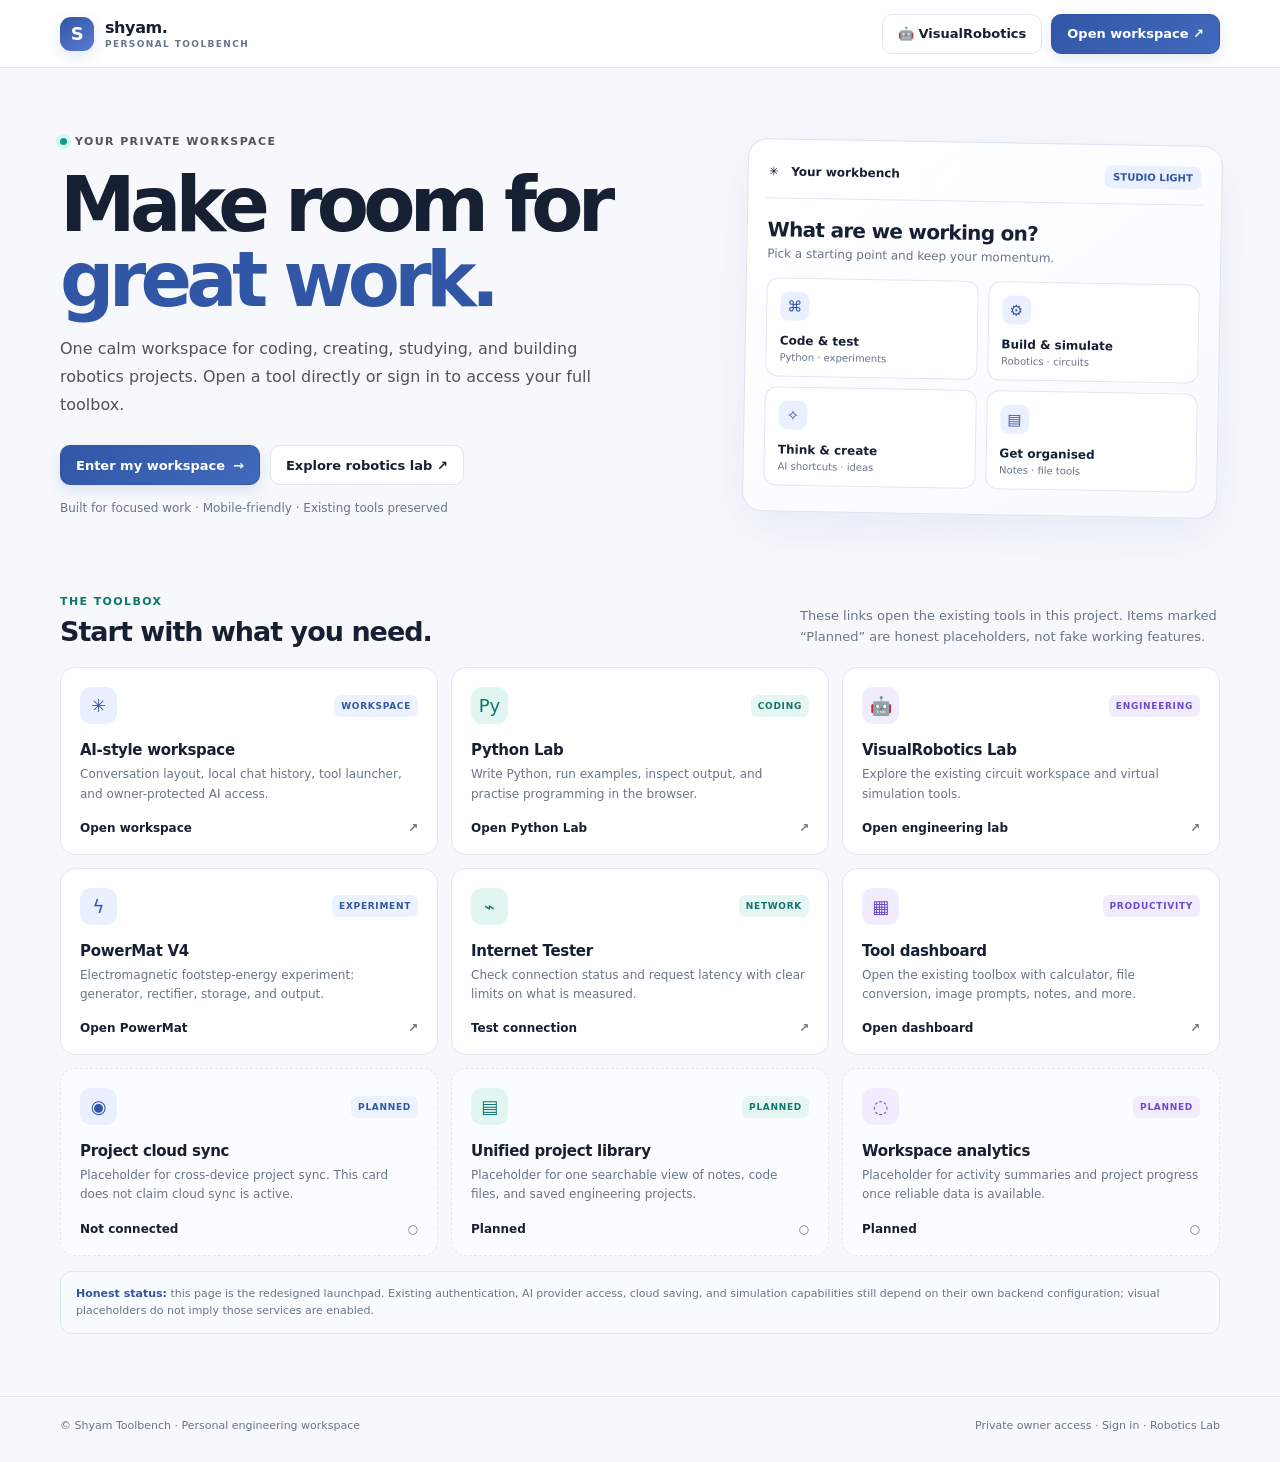
==== index.html @ 3b848b13 "Refine toolbox palette with calm blue, teal, and lavender accents" ====
<!doctype html>
<html lang="en">
<head>
<meta charset="utf-8">
<meta name="viewport" content="width=device-width,initial-scale=1">
<meta name="robots" content="noindex,nofollow">
<meta name="theme-color" content="#fafafa">
<meta name="description" content="Shyam's private personal toolbox for AI, Python, productivity, and robotics engineering.">
<title>Shyam Toolbench — Personal workspace</title>
<link rel="stylesheet" href="/premium-ui.css">
<style>
:root{color-scheme:light;--bg:#f6f8fc;--panel:#fff;--ink:#172033;--muted:#68758a;--line:#e1e7f0;--soft:#edf2fa;--dark:#3156a6;--accent:#3156a6;--accent-soft:#eaf0ff;--teal:#0f766e;--lavender:#f1edff}
*{box-sizing:border-box}html{scroll-behavior:smooth}body{margin:0;background:var(--bg);color:var(--ink);font-family:Inter,ui-sans-serif,system-ui,-apple-system,BlinkMacSystemFont,"Segoe UI",sans-serif;min-height:100vh}
a{color:inherit;text-decoration:none}button,a{-webkit-tap-highlight-color:transparent}.shell{width:min(1160px,calc(100% - 36px));margin:auto}
.top{height:68px;border-bottom:1px solid var(--line);background:#fffffff0;backdrop-filter:blur(16px);position:sticky;top:0;z-index:10}.top-inner{height:100%;display:flex;align-items:center;justify-content:space-between;gap:20px}.brand{display:flex;align-items:center;gap:11px;font-weight:750;letter-spacing:-.4px}.brand-mark{width:34px;height:34px;display:grid;place-items:center;border-radius:11px;background:linear-gradient(145deg,#3156a6,#587bd0);color:white;font-size:18px;box-shadow:0 5px 14px #3156a626}.brand small{display:block;font-size:9px;color:var(--muted);letter-spacing:1.4px;margin-top:2px}.top-actions{display:flex;align-items:center;gap:9px}.btn{display:inline-flex;align-items:center;justify-content:center;gap:8px;min-height:40px;padding:0 15px;border:1px solid var(--line);border-radius:10px;background:white;color:var(--ink);font-weight:650;font-size:13px;cursor:pointer}.btn.primary{background:linear-gradient(135deg,#3156a6,#4169bd);border-color:#3156a6;color:white;box-shadow:0 5px 14px #3156a622}.btn:hover{border-color:#a1a1aa;transform:translateY(-1px)}.hero{padding:62px 0 35px;display:grid;grid-template-columns:minmax(0,1.15fr) minmax(280px,.85fr);align-items:center;gap:42px}.eyebrow{display:inline-flex;align-items:center;gap:8px;color:#52525b;font-size:11px;letter-spacing:1.4px;font-weight:800;text-transform:uppercase}.live-dot{width:7px;height:7px;background:#0f9b8e;border-radius:50%;box-shadow:0 0 0 4px #d9f6f0}.hero h1{font-size:clamp(42px,7vw,76px);line-height:.99;letter-spacing:-.075em;margin:18px 0 18px;font-weight:750;max-width:720px}.hero h1 span{color:#3156a6}.lead{max-width:540px;color:#52525b;font-size:16px;line-height:1.75;margin:0}.hero-actions{display:flex;gap:10px;flex-wrap:wrap;margin-top:26px}.hero-note{font-size:12px;color:var(--muted);margin-top:16px}.preview{border:1px solid #dbe4f3;border-radius:20px;background:linear-gradient(145deg,#fff,#f8faff);box-shadow:0 18px 50px #3156a614;padding:18px;transform:rotate(1deg)}.preview-top{display:flex;align-items:center;justify-content:space-between;padding:2px 2px 15px;border-bottom:1px solid var(--line);font-size:12px;font-weight:750}.pill{background:#f4f4f5;color:#52525b;padding:6px 9px;border-radius:7px;font-size:10px;font-weight:700}.preview-main{padding:19px 2px 7px}.preview-main h3{margin:0 0 5px;font-size:20px;letter-spacing:-.7px}.preview-main p{margin:0;color:var(--muted);font-size:12px}.preview-grid{display:grid;grid-template-columns:1fr 1fr;gap:10px;margin-top:17px}.mini{border:1px solid var(--line);border-radius:12px;padding:13px;background:#fff}.mini-icon{width:29px;height:29px;display:grid;place-items:center;background:#eaf0ff;color:#3156a6;border-radius:9px;margin-bottom:13px;font-size:15px}.mini strong{font-size:12px;display:block}.mini small{font-size:10px;color:var(--muted);display:block;margin-top:4px}.section{padding:28px 0 62px}.section-head{display:flex;align-items:end;justify-content:space-between;gap:20px;margin-bottom:20px}.section-head h2{font-size:27px;letter-spacing:-1px;margin:7px 0 0}.section-head p{font-size:13px;color:var(--muted);max-width:420px;line-height:1.6;margin:0}.tool-grid{display:grid;grid-template-columns:repeat(3,minmax(0,1fr));gap:13px}.tool{background:var(--panel);border:1px solid var(--line);border-radius:15px;padding:19px;min-height:174px;display:flex;flex-direction:column;transition:transform .16s,border-color .16s,box-shadow .16s}.tool:hover{transform:translateY(-3px);border-color:#b4c6eb;box-shadow:0 12px 30px #3156a610}.tool-top{display:flex;align-items:center;justify-content:space-between;gap:10px}.tool-icon{width:37px;height:37px;border-radius:11px;background:#eaf0ff;color:#3156a6;display:grid;place-items:center;font-size:18px}.tag{font-size:9px;font-weight:800;letter-spacing:.7px;color:#3156a6;background:#edf2ff;border-radius:6px;padding:6px 7px}.tool h3{font-size:15px;letter-spacing:-.3px;margin:17px 0 6px}.tool p{font-size:12px;color:var(--muted);line-height:1.6;margin:0}.tool-foot{margin-top:auto;padding-top:17px;font-size:12px;font-weight:700;display:flex;justify-content:space-between;align-items:center}.tool-foot span{color:#71717a}.tool.disabled{background:#fbfcff;border-style:dashed}.tool.disabled:hover{transform:none;box-shadow:none;border-color:#d4d4d8}.notice{margin-top:15px;padding:13px 15px;border:1px solid var(--line);border-radius:12px;background:#fff;color:#71717a;font-size:11px;line-height:1.6}.bottom{border-top:1px solid var(--line);padding:22px 0 30px;color:var(--muted);font-size:11px}.bottom-inner{display:flex;justify-content:space-between;gap:14px;flex-wrap:wrap}.kbd{font:inherit;background:#f4f4f5;border:1px solid #e4e4e7;padding:3px 6px;border-radius:5px;color:#52525b}
@media(max-width:850px){.hero{grid-template-columns:1fr;gap:28px;padding-top:42px}.preview{transform:none;max-width:560px}.tool-grid{grid-template-columns:repeat(2,minmax(0,1fr))}.section-head{align-items:start;flex-direction:column}.section-head p{max-width:600px}}
@media(max-width:540px){.shell{width:min(100% - 24px,1160px)}.top{height:60px}.brand-mark{width:31px;height:31px}.top-actions .btn{min-height:36px;padding:0 10px;font-size:12px}.hero{padding:35px 0 22px;gap:25px}.hero h1{font-size:48px}.lead{font-size:14px}.hero-actions .btn{flex:1}.preview{padding:13px}.tool-grid{grid-template-columns:1fr;gap:10px}.tool{min-height:145px;padding:16px}.section{padding-bottom:40px}.section-head h2{font-size:24px}.bottom-inner{flex-direction:column}}
.section-head .eyebrow{color:#0f766e}.preview-top .pill{background:#eaf0ff;color:#3156a6}.notice{background:#f8fbff;border-color:#dbe7f7;color:#68758a}.notice strong{color:#3156a6}.tool:nth-child(3n+2) .tool-icon{background:#e2f6f1;color:#0f766e}.tool:nth-child(3n) .tool-icon{background:#f1edff;color:#6d4acb}.tool:nth-child(3n+2) .tag{background:#e6f7f3;color:#0f766e}.tool:nth-child(3n) .tag{background:#f1edff;color:#6d4acb}\n@media(prefers-reduced-motion:reduce){*,*::before,*::after{scroll-behavior:auto!important;transition:none!important}}
</style>
</head>
<body>
<header class="top"><div class="shell top-inner"><a class="brand" href="/" aria-label="Shyam Toolbench home"><span class="brand-mark">S</span><span>shyam.<small>PERSONAL TOOLBENCH</small></span></a><div class="top-actions"><a class="btn" href="/visualrobotics-lab.html">🤖 VisualRobotics</a><a class="btn primary" href="/login.html">Open workspace ↗</a></div></div></header>
<main>
<section class="shell hero">
<div><div class="eyebrow"><span class="live-dot"></span> YOUR PRIVATE WORKSPACE</div><h1>Make room for<br><span>great work.</span></h1><p class="lead">One calm workspace for coding, creating, studying, and building robotics projects. Open a tool directly or sign in to access your full toolbox.</p><div class="hero-actions"><a class="btn primary" href="/login.html">Enter my workspace <span>→</span></a><a class="btn" href="/visualrobotics-lab.html">Explore robotics lab ↗</a></div><p class="hero-note">Built for focused work · Mobile-friendly · Existing tools preserved</p></div>
<div class="preview" aria-label="Workspace preview"><div class="preview-top"><span>✳ &nbsp; Your workbench</span><span class="pill">STUDIO LIGHT</span></div><div class="preview-main"><h3>What are we working on?</h3><p>Pick a starting point and keep your momentum.</p><div class="preview-grid"><div class="mini"><span class="mini-icon">⌘</span><strong>Code & test</strong><small>Python · experiments</small></div><div class="mini"><span class="mini-icon">⚙</span><strong>Build & simulate</strong><small>Robotics · circuits</small></div><div class="mini"><span class="mini-icon">✧</span><strong>Think & create</strong><small>AI shortcuts · ideas</small></div><div class="mini"><span class="mini-icon">▤</span><strong>Get organised</strong><small>Notes · file tools</small></div></div></div></div>
</section>
<section class="shell section" id="tools"><div class="section-head"><div><div class="eyebrow">THE TOOLBOX</div><h2>Start with what you need.</h2></div><p>These links open the existing tools in this project. Items marked “Planned” are honest placeholders, not fake working features.</p></div>
<div class="tool-grid">
<a class="tool" href="/login.html"><div class="tool-top"><span class="tool-icon">✳</span><span class="tag">WORKSPACE</span></div><h3>AI-style workspace</h3><p>Conversation layout, local chat history, tool launcher, and owner-protected AI access.</p><div class="tool-foot">Open workspace <span>↗</span></div></a>
<a class="tool" href="/python.html"><div class="tool-top"><span class="tool-icon">Py</span><span class="tag">CODING</span></div><h3>Python Lab</h3><p>Write Python, run examples, inspect output, and practise programming in the browser.</p><div class="tool-foot">Open Python Lab <span>↗</span></div></a>
<a class="tool" href="/visualrobotics-lab.html"><div class="tool-top"><span class="tool-icon">🤖</span><span class="tag">ENGINEERING</span></div><h3>VisualRobotics Lab</h3><p>Explore the existing circuit workspace and virtual simulation tools.</p><div class="tool-foot">Open engineering lab <span>↗</span></div></a>
<a class="tool" href="/powermat-v4.html"><div class="tool-top"><span class="tool-icon">ϟ</span><span class="tag">EXPERIMENT</span></div><h3>PowerMat V4</h3><p>Electromagnetic footstep-energy experiment: generator, rectifier, storage, and output.</p><div class="tool-foot">Open PowerMat <span>↗</span></div></a>
<a class="tool" href="/internet-tester.html"><div class="tool-top"><span class="tool-icon">⌁</span><span class="tag">NETWORK</span></div><h3>Internet Tester</h3><p>Check connection status and request latency with clear limits on what is measured.</p><div class="tool-foot">Test connection <span>↗</span></div></a>
<a class="tool" href="/dashboard.html"><div class="tool-top"><span class="tool-icon">▦</span><span class="tag">PRODUCTIVITY</span></div><h3>Tool dashboard</h3><p>Open the existing toolbox with calculator, file conversion, image prompts, notes, and more.</p><div class="tool-foot">Open dashboard <span>↗</span></div></a>
<div class="tool disabled"><div class="tool-top"><span class="tool-icon">◉</span><span class="tag">PLANNED</span></div><h3>Project cloud sync</h3><p>Placeholder for cross-device project sync. This card does not claim cloud sync is active.</p><div class="tool-foot">Not connected <span>○</span></div></div>
<div class="tool disabled"><div class="tool-top"><span class="tool-icon">▤</span><span class="tag">PLANNED</span></div><h3>Unified project library</h3><p>Placeholder for one searchable view of notes, code files, and saved engineering projects.</p><div class="tool-foot">Planned <span>○</span></div></div>
<div class="tool disabled"><div class="tool-top"><span class="tool-icon">◌</span><span class="tag">PLANNED</span></div><h3>Workspace analytics</h3><p>Placeholder for activity summaries and project progress once reliable data is available.</p><div class="tool-foot">Planned <span>○</span></div></div>
</div>
<div class="notice"><strong>Honest status:</strong> this page is the redesigned launchpad. Existing authentication, AI provider access, cloud saving, and simulation capabilities still depend on their own backend configuration; visual placeholders do not imply those services are enabled.</div>
</section>
</main>
<footer class="bottom"><div class="shell bottom-inner"><span>© Shyam Toolbench · Personal engineering workspace</span><span>Private owner access · <a href="/login.html">Sign in</a> · <a href="/visualrobotics-lab.html">Robotics Lab</a></span></div></footer>
</body></html>
---- premium-ui.css ----
/* Shyam Personal Toolbox — unified light workspace */
:root{
  --ws-bg:#f4f4f5;--ws-panel:#fff;--ws-text:#18181b;--ws-muted:#71717a;
  --ws-line:#e4e4e7;--ws-accent:#18181b;--ws-accent-soft:#f4f4f5;
  --ws-sidebar:#f4f4f5;--ws-shadow:0 8px 28px rgba(24,24,27,.045);
  --ink:#18181b;--muted:#71717a;--line:#e4e4e7;--purple:#27272a;
  --purple-dark:#18181b;--lavender:#f4f4f5;--pale:#fafafa;
  --radius:14px;--shadow:0 8px 28px rgba(24,24,27,.045);
}
html{scroll-behavior:smooth}
body{font-family:ui-sans-serif,system-ui,-apple-system,BlinkMacSystemFont,"Segoe UI",sans-serif;-webkit-font-smoothing:antialiased}
button,a,input,textarea,select{transition:background-color .15s,border-color .15s,color .15s,box-shadow .15s}
button:focus-visible,a:focus-visible,input:focus-visible,textarea:focus-visible,select:focus-visible{outline:2px solid #a1a1aa;outline-offset:2px}
.ws-app{grid-template-columns:260px minmax(0,1fr);background:var(--ws-bg)}
.ws-sidebar{background:#f4f4f5;border-color:#e4e4e7}
.ws-main,.ws-content,.ws-workspace{min-width:0}
.ws-sidebar button,.ws-sidebar a{border-radius:9px}
.ws-sidebar button:hover,.ws-sidebar a:hover{background:#e4e4e7}
.ws-sidebar .active,.ws-sidebar [aria-current="page"]{background:#e4e4e7;color:#18181b}
.ws-main{background:#fafafa}
.ws-topbar,.ws-header{background:rgba(250,250,250,.92);border-color:#e4e4e7}
.ws-panel,.tool-card,.calc-shell,.result-box,.drop-zone{border:1px solid #e4e4e7;border-radius:14px;box-shadow:none}
.ws-app button,.ws-app input,.ws-app textarea,.ws-app select{border-radius:9px}
.ws-app button.primary,.ws-app .btn-primary{background:#18181b;color:white;border-color:#18181b}
.ws-app button.primary:hover,.ws-app .btn-primary:hover{background:#3f3f46}
@media(max-width:760px){
  .ws-app{grid-template-columns:minmax(0,1fr)}
  .ws-sidebar{z-index:100}
  .ws-main{min-width:0;width:100%}
  .ws-app button,.ws-app a{min-height:40px}
  .ws-app input,.ws-app textarea,.ws-app select{font-size:16px;max-width:100%}
}
/* Consistent engineering surfaces; preserve circuit-specific SVG/canvas behavior. */
.lab-shell,.lab-workspace,.lab-sidebar,.lab-inspector,.sim-dock{border-color:#e4e4e7!important;box-shadow:none!important}
body:has(.lab-shell),body:has(.sim3d-stage){background:#f4f4f5!important;color:#18181b}
body:has(.lab-shell) .top,body:has(.lab-shell) .hero,body:has(.lab-shell) .card{border-color:#e4e4e7!important;border-radius:12px!important;box-shadow:none!important}
body:has(.lab-shell) button{border-radius:9px}
body:has(.lab-shell) button.primary{background:#18181b!important;border-color:#18181b!important;color:#fff!important}
@media(max-width:700px){body:has(.lab-shell) .wrap{padding:10px}body:has(.lab-shell) .hero{align-items:flex-start}}

/* Public entry and owner login receive the same restrained Studio Light finish. */
body:has(.home){background:#fafafa!important;color:#18181b!important}
body:has(.home) .home{width:min(100% - 32px,760px);padding:clamp(28px,6vw,64px);border:1px solid #e4e4e7;border-radius:24px;background:rgba(255,255,255,.92);box-shadow:0 24px 80px rgba(24,24,27,.06)}
body:has(.home) .home h1{color:#18181b;letter-spacing:-.065em}
body:has(.home) .home p{color:#71717a}
body:has(.home) .home .link{background:#18181b;color:#fff;border:1px solid #18181b;box-shadow:none;border-radius:10px}
body:has(.home) .home .link.secondary{background:#fff;color:#27272a;border-color:#e4e4e7}
body:has(.home) .home .link:hover{background:#3f3f46;transform:translateY(-1px)}
body:has(form#login){background:#f4f4f5!important;color:#18181b!important}
body:has(form#login) .card{border:1px solid #e4e4e7;border-radius:18px;box-shadow:0 18px 60px rgba(24,24,27,.07);padding:clamp(22px,5vw,32px)}
body:has(form#login) .mark{background:#18181b;border-radius:12px}
body:has(form#login) .eyebrow{color:#71717a}
body:has(form#login) h1{color:#18181b}
body:has(form#login) p,body:has(form#login) footer{color:#71717a}
body:has(form#login) input{border-color:#d4d4d8;border-radius:9px}
body:has(form#login) input:focus{border-color:#71717a;box-shadow:0 0 0 3px #e4e4e7}
body:has(form#login) button{background:#18181b;border-radius:9px}
body:has(form#login) button:hover{background:#3f3f46}
body:has(form#login) a{color:#3f3f46}
@media(max-width:520px){
  body:has(.home) .home{width:calc(100% - 24px);padding:28px 18px;border-radius:18px}
  body:has(.home) .home .links{flex-direction:column}
  body:has(.home) .home .link{width:100%}
}


/* Studio Light v2 — intentional hierarchy across chat, coding and engineering tools */
:root{
  --studio-bg:#fafafa;--studio-sidebar:#f4f4f5;--studio-surface:#fff;
  --studio-text:#18181b;--studio-muted:#71717a;--studio-border:#e4e4e7;
  --studio-hover:#f4f4f5;--studio-active:#e4e4e7;--studio-radius:14px;
}
::selection{background:#d4d4d8;color:#18181b}
body{color:var(--studio-text)}
/* Main workspace / chat */
.ws-app{grid-template-columns:260px minmax(0,1fr)!important;background:#fafafa!important;background-image:none!important;color:#18181b}
.ws-sidebar{background:#f4f4f5!important;border-right:1px solid #e4e4e7!important;padding:14px 10px 12px!important;gap:10px!important}
.ws-brand{padding:4px 8px 12px!important;font-family:ui-sans-serif,system-ui,sans-serif!important;font-size:14px!important;letter-spacing:-.3px!important}
.ws-mark{width:30px!important;height:30px!important;border-radius:9px!important;background:#18181b!important;box-shadow:none!important}
.ws-new{background:#fff!important;border:1px solid #e4e4e7!important;border-radius:11px!important;box-shadow:none!important;font-size:13px!important}
.ws-command-open{background:transparent!important;border-color:#e4e4e7!important;border-radius:10px!important;color:#71717a!important}
.ws-nav-btn{border-radius:9px!important;padding:10px 11px!important;font-size:13px!important;font-weight:550!important;color:#52525b!important}
.ws-nav-btn.active{background:#e4e4e7!important;color:#18181b!important;box-shadow:none!important}
.ws-nav-btn:hover,.ws-history-item:hover,.ws-side-bottom button:hover{background:#e4e4e7!important}
.ws-history-item{border-radius:8px!important;font-size:12px!important}
.ws-history-item.selected{background:#e4e4e7!important}
.ws-sidebar-label{color:#71717a!important;letter-spacing:.07em!important}
.ws-avatar{background:#e4e4e7!important;color:#27272a!important}
.ws-main{background:#fafafa!important}
.ws-topbar{height:58px!important;padding:0 22px!important;background:#fafafa!important;border-bottom:1px solid #e4e4e7!important;backdrop-filter:none!important}
.ws-model{font-family:ui-sans-serif,system-ui,sans-serif!important;font-weight:650!important;color:#27272a}
.ws-model small{background:#f4f4f5!important;color:#71717a!important;font-weight:500!important}
.ws-icon-btn{border-radius:9px!important;color:#52525b!important}
.ws-chat-scroll{padding:32px 20px 20px!important}
.ws-orb{width:46px!important;height:46px!important;border-radius:14px!important;background:#e4e4e7!important;color:#27272a!important;box-shadow:none!important}
.ws-welcome h1{font-size:clamp(27px,4vw,36px)!important;font-weight:650!important;letter-spacing:-1.25px!important;color:#18181b!important}
.ws-welcome p{color:#71717a!important;line-height:1.75!important}
.ws-suggestions{gap:10px!important}
.ws-suggestion{border:1px solid #e4e4e7!important;border-radius:13px!important;padding:14px!important;background:#fff!important;box-shadow:none!important}
.ws-suggestion:hover{transform:translateY(-1px)!important;border-color:#a1a1aa!important;box-shadow:0 5px 16px #18181b08!important}
.ws-s-icon{background:#f4f4f5!important;color:#3f3f46!important;border-radius:9px!important}
.ws-suggestion strong{font-size:13px!important;color:#27272a}
.ws-suggestion small{color:#71717a!important}
.ws-message.user .ws-msg-content{background:#f4f4f5!important;color:#27272a;border-radius:17px 17px 5px 17px!important}
.ws-msg-avatar{background:#e4e4e7!important;color:#27272a!important;border-radius:9px!important}
.ws-composer-wrap{background:linear-gradient(0deg,#fafafa 80%,transparent)!important;padding:12px 20px 16px!important}
.ws-composer-box{border:1px solid #d4d4d8!important;border-radius:18px!important;box-shadow:0 3px 12px #18181b08!important;padding:11px 12px 9px!important}
.ws-composer-box:focus-within{border-color:#a1a1aa!important;box-shadow:0 0 0 3px #e4e4e7!important}
.ws-composer{color:#18181b!important;font-family:ui-sans-serif,system-ui,sans-serif!important}
.ws-composer-tool{border-radius:8px!important;color:#52525b!important}
.ws-send{background:#18181b!important;border-radius:10px!important;box-shadow:none!important}
.ws-send:hover{background:#3f3f46!important}
.ws-disclaimer{color:#71717a!important}
.ws-tool-view{background:#fafafa!important}
.ws-tool-head h2{font-family:ui-sans-serif,system-ui,sans-serif!important;font-size:25px!important;letter-spacing:-.8px!important}
.ws-tool-head p{color:#71717a!important}
.ws-tool-grid .tool-card{border:1px solid #e4e4e7!important;border-radius:14px!important;background:#fff!important;box-shadow:none!important}
.ws-tool-grid .tool-card:hover{border-color:#a1a1aa!important;box-shadow:0 6px 20px #18181b08!important}
.ws-tool-grid .tool-heading h3{font-family:ui-sans-serif,system-ui,sans-serif!important;font-weight:650!important;color:#18181b}
.ws-tool-grid .tool-heading p,.ws-tool-grid .tool-hint{color:#71717a!important}
.ws-tool-grid .text-input,.ws-tool-grid .text-area,.ws-tool-grid input,.ws-tool-grid textarea,.ws-tool-grid select{background:#fff!important;border-color:#d4d4d8!important;color:#18181b!important}
.ws-tool-grid .btn.primary,.ws-tool-grid button.primary{background:#18181b!important;color:#fff!important;border-color:#18181b!important;box-shadow:none!important}
.ws-command-overlay{background:#18181b66!important}
.ws-command{border-color:#e4e4e7!important;border-radius:16px!important;box-shadow:0 24px 80px #18181b24!important}
.ws-command-icon{background:#f4f4f5!important;color:#27272a!important}
.ws-command-item:hover,.ws-command-item:focus-visible{background:#f4f4f5!important}
.ws-planner-card{background:#fff!important}
.ws-planner-icon{background:#f4f4f5!important;color:#27272a!important}
.ws-planner-track span{background:#52525b!important}
body.ws-dark .ws-app{background:#18181b!important;color:#f4f4f5}
body.ws-dark .ws-sidebar{background:#202024!important;border-color:#3f3f46!important}
body.ws-dark .ws-main,body.ws-dark .ws-topbar,body.ws-dark .ws-tool-view{background:#18181b!important;border-color:#3f3f46!important}
body.ws-dark .ws-new,body.ws-dark .ws-suggestion,body.ws-dark .ws-composer-box,body.ws-dark .ws-tool-grid .tool-card{background:#202024!important;border-color:#3f3f46!important;color:#f4f4f5!important}
body.ws-dark .ws-welcome h1,body.ws-dark .ws-model,body.ws-dark .ws-tool-grid .tool-heading h3{color:#f4f4f5!important}
body.ws-dark .ws-message.user .ws-msg-content,body.ws-dark .ws-nav-btn.active{background:#3f3f46!important;color:#fafafa!important}
body.ws-dark .ws-composer{color:#fafafa!important}
body.ws-dark .ws-composer-wrap{background:linear-gradient(0deg,#18181b 80%,transparent)!important}
/* Desktop sidebar collapse */
.ws-collapse-btn{display:grid;place-items:center;width:32px;height:32px;border:1px solid transparent;border-radius:9px;background:transparent;color:#52525b;cursor:pointer;font-size:17px}
.ws-collapse-btn:hover{background:#e4e4e7}
.ws-app.sidebar-collapsed{grid-template-columns:68px minmax(0,1fr)!important}
.ws-app.sidebar-collapsed .ws-sidebar{padding:14px 8px 12px!important;align-items:stretch}
.ws-app.sidebar-collapsed .ws-brand{justify-content:center;padding:4px 0 12px!important}
.ws-app.sidebar-collapsed .ws-brand>span:last-child,
.ws-app.sidebar-collapsed .ws-new{font-size:0!important;justify-content:center;gap:0;padding:11px 0!important}
.ws-app.sidebar-collapsed .ws-new .ws-nav-icon{font-size:18px}
.ws-app.sidebar-collapsed .ws-command-open{justify-content:center;padding:8px 0;font-size:0}
.ws-app.sidebar-collapsed .ws-command-open>span:first-child{font-size:20px}
.ws-app.sidebar-collapsed .ws-command-open>span:nth-child(2),.ws-app.sidebar-collapsed .ws-command-open kbd,
.ws-app.sidebar-collapsed .ws-sidebar-label,.ws-app.sidebar-collapsed .ws-history,
.ws-app.sidebar-collapsed .ws-side-bottom button,.ws-app.sidebar-collapsed .ws-profile{display:none!important}
.ws-app.sidebar-collapsed .ws-nav-btn{justify-content:center;padding:11px 0!important;font-size:0!important;gap:0}
.ws-app.sidebar-collapsed .ws-nav-icon{font-size:18px!important;width:auto!important}
.ws-app.sidebar-collapsed .ws-collapse-btn{margin:0 auto}
.ws-app.sidebar-collapsed .ws-mobile-menu{display:none}
@media(max-width:760px){
 .ws-app{grid-template-columns:minmax(0,1fr)!important}
 .ws-sidebar{position:absolute;inset:0 auto 0 0;width:min(286px,86vw);transform:translateX(-102%);transition:transform .18s ease;box-shadow:none}
 .ws-app.sidebar-open .ws-sidebar{transform:translateX(0);box-shadow:16px 0 40px #18181b1a}
 .ws-mobile-menu{display:grid!important}
 .ws-collapse-btn{display:none!important}
 .ws-chat-scroll{padding:22px 12px 14px!important}
 .ws-suggestions{grid-template-columns:1fr!important}
 .ws-composer-wrap{padding:10px 10px max(12px,env(safe-area-inset-bottom))!important}
 .ws-composer-tools{flex-wrap:wrap}
 .ws-tool-view{padding:16px 12px 28px!important}
 .ws-tool-grid{grid-template-columns:1fr!important}
}
@media(prefers-reduced-motion:reduce){*,*::before,*::after{scroll-behavior:auto!important;animation-duration:.01ms!important;transition-duration:.01ms!important}}
/* Python workspace: editor and output are distinct, high-contrast work surfaces */
body:has(#code){background:#fafafa!important;color:#18181b!important}
body:has(#code) main{max-width:1440px!important;padding:18px clamp(12px,3vw,36px) 40px!important}
body:has(#code) .top{padding:5px 0 12px;border-bottom:1px solid #e4e4e7}
body:has(#code) .hero{background:#fff!important;border:1px solid #e4e4e7!important;border-radius:16px!important;padding:22px!important;box-shadow:none!important}
body:has(#code) .eyebrow{color:#71717a!important}
body:has(#code) h1{color:#18181b!important;letter-spacing:-1.2px!important}
body:has(#code) .hero p{color:#71717a!important}
body:has(#code) .grid{grid-template-columns:minmax(0,1.6fr) minmax(260px,.7fr)!important;gap:14px!important}
body:has(#code) .card{border:1px solid #e4e4e7!important;border-radius:14px!important;box-shadow:none!important;padding:16px!important}
body:has(#code) .card h2{color:#18181b!important}
body:has(#code) .btn{border-radius:9px!important;border-color:#d4d4d8!important;color:#27272a!important}
body:has(#code) .btn.primary{background:#18181b!important;border-color:#18181b!important;color:#fff!important}
body:has(#code) #code,body:has(#code) #stdin{background:#fff!important;color:#18181b!important;border:1px solid #d4d4d8!important;border-radius:10px!important}
body:has(#code) #code{min-height:clamp(280px,48vh,620px)!important;tab-size:4}
body:has(#code) .output{background:#18181b!important;color:#fafafa!important;border:1px solid #27272a;border-radius:10px!important;min-height:150px}
body:has(#code) .example{border-color:#e4e4e7!important;border-radius:10px!important}
body:has(#code) .example:hover{background:#f4f4f5!important;border-color:#a1a1aa!important}
body:has(#code) .tip{background:#f4f4f5!important;color:#52525b!important;border:1px solid #e4e4e7!important;border-radius:10px!important}
@media(max-width:760px){body:has(#code) .grid{grid-template-columns:1fr!important}body:has(#code) #code{min-height:260px!important}body:has(#code) .bar{gap:8px}body:has(#code) .actions{width:100%}body:has(#code) .actions .btn{flex:1}}
/* PowerMat: light engineering dashboard, with a restrained dark plotting surface */
body:has(.matbox){background:#f4f4f5!important;color:#18181b!important;color-scheme:light}
body:has(.matbox) header{background:#fff!important;border-color:#e4e4e7!important}
body:has(.matbox) header a{color:#27272a!important}
body:has(.matbox) .hero,body:has(.matbox) .panel{background:#fff!important;border:1px solid #e4e4e7!important;border-radius:14px!important;box-shadow:none!important;color:#18181b!important}
body:has(.matbox) .muted,body:has(.matbox) .small,body:has(.matbox) .fine{color:#71717a!important}
body:has(.matbox) .metric,body:has(.matbox) .matbox{background:#fafafa!important;border-color:#e4e4e7!important;color:#18181b!important}
body:has(.matbox) .field,body:has(.matbox) .status,body:has(.matbox) th,body:has(.matbox) td{color:#52525b!important;border-color:#e4e4e7!important}
body:has(.matbox) .field input[type=number],body:has(.matbox) td input{background:#fff!important;color:#18181b!important;border-color:#d4d4d8!important}
body:has(.matbox) button{background:#fff!important;color:#27272a!important;border-color:#d4d4d8!important;border-radius:9px!important}
body:has(.matbox) button.primary{background:#18181b!important;color:#fff!important;border-color:#18181b!important}
body:has(.matbox) .note{background:#fffbeb!important;color:#92400e!important;border-color:#fde68a!important}
body:has(.matbox) .chart{background:#18181b!important}
body:has(.matbox) .pill,body:has(.matbox) .pass{color:#047857!important}
@media(max-width:560px){body:has(.matbox) header{padding:12px!important}body:has(.matbox) header .row{width:100%}body:has(.matbox) header .row button{flex:1}body:has(.matbox) .metrics{grid-template-columns:repeat(2,minmax(0,1fr))}}

/* Chat feedback states: visible waiting indicator and unmistakable errors */
.ws-message.pending .ws-msg-content{display:flex;align-items:center;gap:9px;color:#71717a!important}
.ws-message.pending .ws-msg-content::before{content:"";width:8px;height:8px;border-radius:50%;background:#71717a;box-shadow:12px 0 #a1a1aa,24px 0 #d4d4d8;display:inline-block;margin-right:22px;animation:studio-pulse 1.1s ease-in-out infinite}
.ws-message.error .ws-msg-content{padding:10px 12px!important;border:1px solid #fecaca;border-radius:10px;background:#fef2f2;color:#991b1b!important;white-space:pre-wrap}
@keyframes studio-pulse{0%,100%{opacity:.45;transform:translateY(0)}50%{opacity:1;transform:translateY(-2px)}}
body.ws-dark .ws-message.error .ws-msg-content{background:#3b2024;border-color:#7f1d1d;color:#fecaca!important}
@media(prefers-reduced-motion:reduce){.ws-message.pending .ws-msg-content::before{animation:none}}
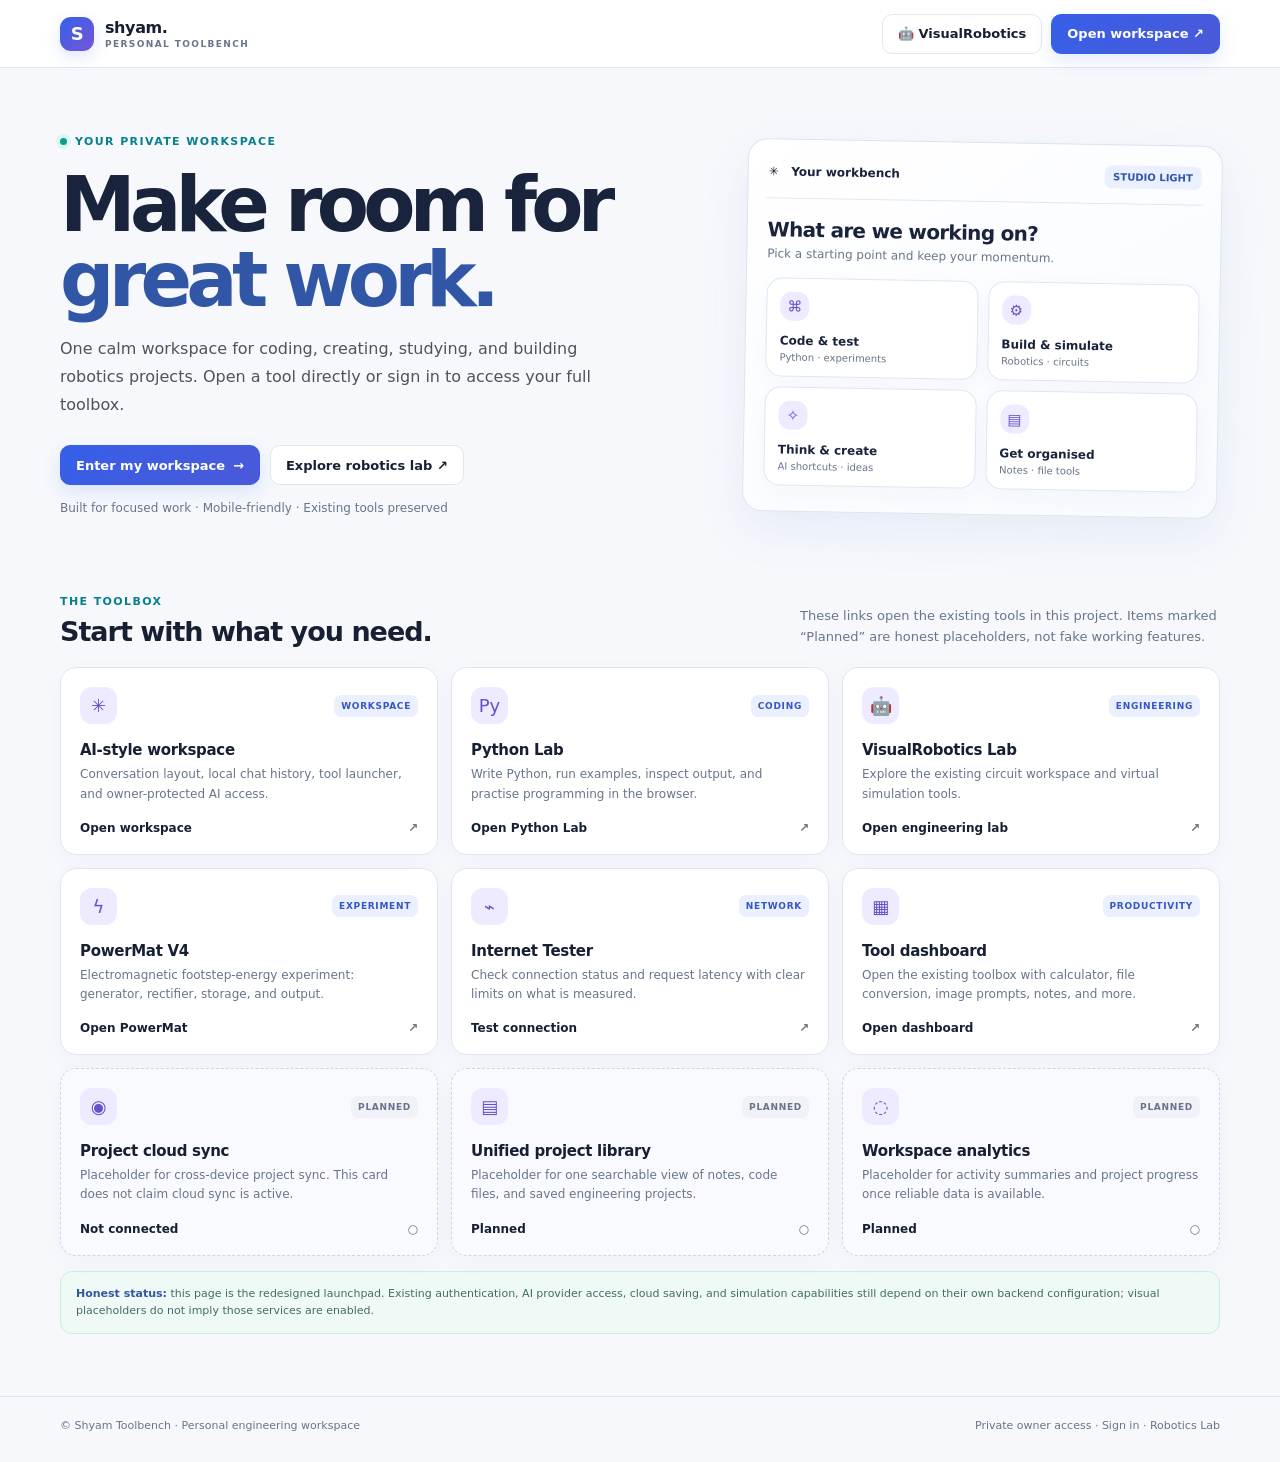
==== commit 9b4899a8: "Apply Toolbench colour and placeholder UI refresh" ====
--- a/index.html
+++ b/index.html
@@ -7,7 +7,7 @@
 <meta name="theme-color" content="#fafafa">
 <meta name="description" content="Shyam's private personal toolbox for AI, Python, productivity, and robotics engineering.">
 <title>Shyam Toolbench — Personal workspace</title>
-<link rel="stylesheet" href="/premium-ui.css">
+<link rel="stylesheet" href="/premium-ui.css"><link rel="stylesheet" href="/toolbox-refresh.css">
 <style>
 :root{color-scheme:light;--bg:#f6f8fc;--panel:#fff;--ink:#172033;--muted:#68758a;--line:#e1e7f0;--soft:#edf2fa;--dark:#3156a6;--accent:#3156a6;--accent-soft:#eaf0ff;--teal:#0f766e;--lavender:#f1edff}
 *{box-sizing:border-box}html{scroll-behavior:smooth}body{margin:0;background:var(--bg);color:var(--ink);font-family:Inter,ui-sans-serif,system-ui,-apple-system,BlinkMacSystemFont,"Segoe UI",sans-serif;min-height:100vh}
--- a/toolbox-refresh.css
+++ b/toolbox-refresh.css
@@ -0,0 +1,71 @@
+/* Toolbench Refresh — expressive, accessible colour with honest feature states */
+:root{
+  --refresh-bg:#f5f7ff;--refresh-ink:#19233c;--refresh-muted:#66728b;
+  --refresh-line:#dfe6f3;--refresh-blue:#365fe8;--refresh-blue-dark:#2548bd;
+  --refresh-teal:#087f8c;--refresh-lilac:#eeeaff;--refresh-mint:#e2f8ef;
+  --refresh-amber:#fff3d9;--refresh-pink:#ffedf1;--refresh-card:#fff;
+}
+body{background:var(--refresh-bg);color:var(--refresh-ink)}
+::selection{background:#dbe5ff;color:#19233c}
+a:focus-visible,button:focus-visible,input:focus-visible,textarea:focus-visible,select:focus-visible{outline:3px solid #7e9bff!important;outline-offset:3px!important}
+.topbar,.top,.ws-topbar{background:rgba(255,255,255,.94)!important;border-color:var(--refresh-line)!important}
+.brand-mark,.ws-mark{background:linear-gradient(140deg,#365fe8,#7457d8)!important;color:#fff!important;box-shadow:0 6px 16px #365fe826!important}
+.btn.primary,.primary,.ws-app button.primary,.ws-app .btn-primary{background:linear-gradient(135deg,#365fe8,#4b59d9)!important;border-color:#365fe8!important;color:#fff!important;box-shadow:0 7px 18px #365fe822!important}
+.btn.primary:hover,.primary:hover,.ws-app button.primary:hover{background:var(--refresh-blue-dark)!important}
+.eyebrow,.section-heading .eyebrow{color:var(--refresh-teal)!important}
+.gradient,.personal-greeting .gradient{background:linear-gradient(100deg,#365fe8 0%,#7658d7 55%,#078d91 100%);-webkit-background-clip:text;background-clip:text;color:transparent}
+.personal-home,.hero{color:var(--refresh-ink)}
+.personal-home{padding-top:clamp(32px,6vw,64px)!important}
+.personal-greeting{gap:22px}
+.personal-greeting h1{letter-spacing:-.065em}
+.date-chip{background:#fff!important;border:1px solid var(--refresh-line)!important;border-radius:15px!important;box-shadow:0 8px 25px #293f7310!important}
+.date-symbol{background:var(--refresh-lilac)!important;color:#6b4ed4!important}
+.quick-launch{border:1px solid var(--refresh-line)!important;border-radius:20px!important;background:linear-gradient(135deg,#fff 0%,#f3f6ff 100%)!important;box-shadow:0 12px 32px #293f730a!important}
+.quick-title span{color:var(--refresh-teal)!important}
+.ai-card,.tool-card,.tool,.mini,.ws-panel,.ws-tool-grid .tool-card{background:var(--refresh-card)!important;border:1px solid var(--refresh-line)!important;border-radius:16px!important;box-shadow:0 7px 24px #263e7008!important}
+.ai-card:hover,.tool-card:hover,.tool:hover,.ws-tool-grid .tool-card:hover{border-color:#a9bdf8!important;box-shadow:0 14px 30px #365fe817!important}
+.ai-logo,.tool-icon,.mini-icon,.ws-s-icon{background:var(--refresh-lilac)!important;color:#6750c8!important;border-radius:12px!important}
+.ai-card.gemini .ai-logo,.ai-card.youtube .ai-logo{background:var(--refresh-mint)!important;color:#087f70!important}
+.tool-card:nth-child(3n+2) .tool-icon{background:var(--refresh-mint)!important;color:#087f70!important}
+.tool-card:nth-child(3n) .tool-icon{background:var(--refresh-amber)!important;color:#9a6300!important}
+.tool-index,.tag{background:#eaf0ff!important;color:#3655c6!important;border-radius:7px!important}
+.tool-hint,.future-note{color:var(--refresh-muted)!important;line-height:1.7}
+.text-input,.text-area,input,textarea,select{border-color:#d6dfef!important;background:#fff!important;color:var(--refresh-ink)!important;border-radius:11px!important}
+.text-input:focus,.text-area:focus,input:focus,textarea:focus,select:focus{border-color:#7895f5!important;box-shadow:0 0 0 3px #e9efff!important}
+textarea::placeholder,input::placeholder{color:#8b96ad!important;opacity:1}
+.calc-shell,.result-box,.drop-zone,.image-prompt-preview{background:#f8faff!important;border-color:var(--refresh-line)!important;border-radius:15px!important}
+.key{background:#fff!important;border-color:var(--refresh-line)!important;color:var(--refresh-ink)!important}
+.key.operator{background:#eaf0ff!important;color:#3655c6!important}
+.key.equals{background:#365fe8!important;color:#fff!important}
+.section-heading h2,.tool-heading h3,.ws-tool-head h2{color:var(--refresh-ink)!important}
+.ai-section{background:#eef3ff!important}
+.tools-section{background:transparent}
+.future-note span{color:var(--refresh-teal)!important}
+.notice,.tool-hint{border-radius:10px}
+.notice{background:#effaf6!important;border-color:#c8eee0!important;color:#426c63!important}
+.tool.disabled{background:#f9faff!important;border-style:dashed!important;border-color:#cbd5e7!important}
+.tool.disabled .tag{background:#f0f2f8!important;color:#68728a!important}
+body:has(form#login){background:radial-gradient(ellipse at 10% 10%,#e4eaff,transparent 45%),radial-gradient(ellipse at 90% 85%,#dff8ef,transparent 38%),#f5f7ff!important;color:var(--refresh-ink)!important}
+body:has(form#login) .card{border-color:var(--refresh-line)!important;box-shadow:0 24px 75px #263e7014!important}
+body:has(form#login) .mark{background:linear-gradient(140deg,#365fe8,#7457d8)!important}
+body:has(form#login) .eyebrow{color:var(--refresh-teal)!important}
+body:has(form#login) button{background:linear-gradient(135deg,#365fe8,#4b59d9)!important}
+.ws-app{background:var(--refresh-bg)!important}
+.ws-sidebar{background:#eef2fb!important;border-color:var(--refresh-line)!important}
+.ws-sidebar button:hover,.ws-sidebar a:hover,.ws-nav-btn:hover,.ws-history-item:hover{background:#e0e8fa!important}
+.ws-sidebar .active,.ws-nav-btn.active,.ws-history-item.selected{background:#dce6ff!important;color:#2548bd!important}
+.ws-main,.ws-tool-view{background:#f8faff!important}
+.ws-welcome h1{color:var(--refresh-ink)!important}
+.ws-suggestion{background:#fff!important;border-color:var(--refresh-line)!important}
+.ws-suggestion:hover{border-color:#a9bdf8!important}
+.ws-composer-box{border-color:#ccd8ed!important;background:#fff!important}
+.ws-composer-box:focus-within{border-color:#7895f5!important;box-shadow:0 0 0 3px #e9efff!important}
+.ws-send{background:linear-gradient(135deg,#365fe8,#4b59d9)!important}
+@media(max-width:760px){
+ .personal-home{padding-top:28px!important}
+ .quick-launch{padding:16px!important}
+ .ai-grid,.tools-layout{grid-template-columns:minmax(0,1fr)!important}
+ .topbar .nav-links{background:#fff!important;border-color:var(--refresh-line)!important}
+ .tool-card{min-width:0}
+}
+@media(prefers-reduced-motion:reduce){*,*::before,*::after{transition:none!important;scroll-behavior:auto!important}}
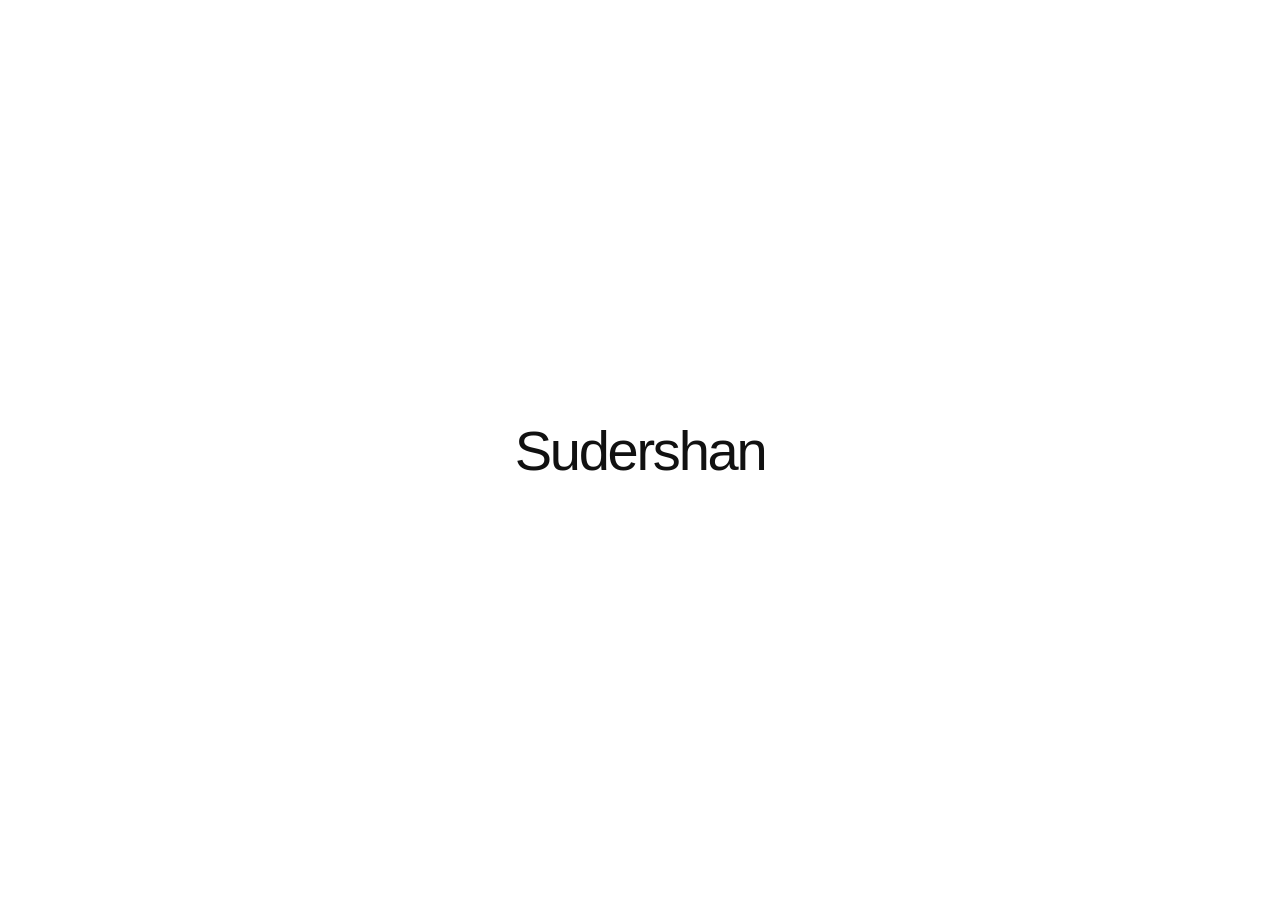
==== commit 3c772609: "Replace homepage with blank Sudershan page" ====
--- a/index.html
+++ b/index.html
@@ -1,44 +1,34 @@
 <!doctype html>
 <html lang="en">
 <head>
-<meta charset="utf-8">
-<meta name="viewport" content="width=device-width,initial-scale=1">
-<meta name="robots" content="noindex,nofollow">
-<meta name="theme-color" content="#fafafa">
-<meta name="description" content="Shyam's private personal toolbox for AI, Python, productivity, and robotics engineering.">
-<title>Shyam Toolbench — Personal workspace</title>
-<link rel="stylesheet" href="/premium-ui.css"><link rel="stylesheet" href="/toolbox-refresh.css">
-<style>
-:root{color-scheme:light;--bg:#f6f8fc;--panel:#fff;--ink:#172033;--muted:#68758a;--line:#e1e7f0;--soft:#edf2fa;--dark:#3156a6;--accent:#3156a6;--accent-soft:#eaf0ff;--teal:#0f766e;--lavender:#f1edff}
-*{box-sizing:border-box}html{scroll-behavior:smooth}body{margin:0;background:var(--bg);color:var(--ink);font-family:Inter,ui-sans-serif,system-ui,-apple-system,BlinkMacSystemFont,"Segoe UI",sans-serif;min-height:100vh}
-a{color:inherit;text-decoration:none}button,a{-webkit-tap-highlight-color:transparent}.shell{width:min(1160px,calc(100% - 36px));margin:auto}
-.top{height:68px;border-bottom:1px solid var(--line);background:#fffffff0;backdrop-filter:blur(16px);position:sticky;top:0;z-index:10}.top-inner{height:100%;display:flex;align-items:center;justify-content:space-between;gap:20px}.brand{display:flex;align-items:center;gap:11px;font-weight:750;letter-spacing:-.4px}.brand-mark{width:34px;height:34px;display:grid;place-items:center;border-radius:11px;background:linear-gradient(145deg,#3156a6,#587bd0);color:white;font-size:18px;box-shadow:0 5px 14px #3156a626}.brand small{display:block;font-size:9px;color:var(--muted);letter-spacing:1.4px;margin-top:2px}.top-actions{display:flex;align-items:center;gap:9px}.btn{display:inline-flex;align-items:center;justify-content:center;gap:8px;min-height:40px;padding:0 15px;border:1px solid var(--line);border-radius:10px;background:white;color:var(--ink);font-weight:650;font-size:13px;cursor:pointer}.btn.primary{background:linear-gradient(135deg,#3156a6,#4169bd);border-color:#3156a6;color:white;box-shadow:0 5px 14px #3156a622}.btn:hover{border-color:#a1a1aa;transform:translateY(-1px)}.hero{padding:62px 0 35px;display:grid;grid-template-columns:minmax(0,1.15fr) minmax(280px,.85fr);align-items:center;gap:42px}.eyebrow{display:inline-flex;align-items:center;gap:8px;color:#52525b;font-size:11px;letter-spacing:1.4px;font-weight:800;text-transform:uppercase}.live-dot{width:7px;height:7px;background:#0f9b8e;border-radius:50%;box-shadow:0 0 0 4px #d9f6f0}.hero h1{font-size:clamp(42px,7vw,76px);line-height:.99;letter-spacing:-.075em;margin:18px 0 18px;font-weight:750;max-width:720px}.hero h1 span{color:#3156a6}.lead{max-width:540px;color:#52525b;font-size:16px;line-height:1.75;margin:0}.hero-actions{display:flex;gap:10px;flex-wrap:wrap;margin-top:26px}.hero-note{font-size:12px;color:var(--muted);margin-top:16px}.preview{border:1px solid #dbe4f3;border-radius:20px;background:linear-gradient(145deg,#fff,#f8faff);box-shadow:0 18px 50px #3156a614;padding:18px;transform:rotate(1deg)}.preview-top{display:flex;align-items:center;justify-content:space-between;padding:2px 2px 15px;border-bottom:1px solid var(--line);font-size:12px;font-weight:750}.pill{background:#f4f4f5;color:#52525b;padding:6px 9px;border-radius:7px;font-size:10px;font-weight:700}.preview-main{padding:19px 2px 7px}.preview-main h3{margin:0 0 5px;font-size:20px;letter-spacing:-.7px}.preview-main p{margin:0;color:var(--muted);font-size:12px}.preview-grid{display:grid;grid-template-columns:1fr 1fr;gap:10px;margin-top:17px}.mini{border:1px solid var(--line);border-radius:12px;padding:13px;background:#fff}.mini-icon{width:29px;height:29px;display:grid;place-items:center;background:#eaf0ff;color:#3156a6;border-radius:9px;margin-bottom:13px;font-size:15px}.mini strong{font-size:12px;display:block}.mini small{font-size:10px;color:var(--muted);display:block;margin-top:4px}.section{padding:28px 0 62px}.section-head{display:flex;align-items:end;justify-content:space-between;gap:20px;margin-bottom:20px}.section-head h2{font-size:27px;letter-spacing:-1px;margin:7px 0 0}.section-head p{font-size:13px;color:var(--muted);max-width:420px;line-height:1.6;margin:0}.tool-grid{display:grid;grid-template-columns:repeat(3,minmax(0,1fr));gap:13px}.tool{background:var(--panel);border:1px solid var(--line);border-radius:15px;padding:19px;min-height:174px;display:flex;flex-direction:column;transition:transform .16s,border-color .16s,box-shadow .16s}.tool:hover{transform:translateY(-3px);border-color:#b4c6eb;box-shadow:0 12px 30px #3156a610}.tool-top{display:flex;align-items:center;justify-content:space-between;gap:10px}.tool-icon{width:37px;height:37px;border-radius:11px;background:#eaf0ff;color:#3156a6;display:grid;place-items:center;font-size:18px}.tag{font-size:9px;font-weight:800;letter-spacing:.7px;color:#3156a6;background:#edf2ff;border-radius:6px;padding:6px 7px}.tool h3{font-size:15px;letter-spacing:-.3px;margin:17px 0 6px}.tool p{font-size:12px;color:var(--muted);line-height:1.6;margin:0}.tool-foot{margin-top:auto;padding-top:17px;font-size:12px;font-weight:700;display:flex;justify-content:space-between;align-items:center}.tool-foot span{color:#71717a}.tool.disabled{background:#fbfcff;border-style:dashed}.tool.disabled:hover{transform:none;box-shadow:none;border-color:#d4d4d8}.notice{margin-top:15px;padding:13px 15px;border:1px solid var(--line);border-radius:12px;background:#fff;color:#71717a;font-size:11px;line-height:1.6}.bottom{border-top:1px solid var(--line);padding:22px 0 30px;color:var(--muted);font-size:11px}.bottom-inner{display:flex;justify-content:space-between;gap:14px;flex-wrap:wrap}.kbd{font:inherit;background:#f4f4f5;border:1px solid #e4e4e7;padding:3px 6px;border-radius:5px;color:#52525b}
-@media(max-width:850px){.hero{grid-template-columns:1fr;gap:28px;padding-top:42px}.preview{transform:none;max-width:560px}.tool-grid{grid-template-columns:repeat(2,minmax(0,1fr))}.section-head{align-items:start;flex-direction:column}.section-head p{max-width:600px}}
-@media(max-width:540px){.shell{width:min(100% - 24px,1160px)}.top{height:60px}.brand-mark{width:31px;height:31px}.top-actions .btn{min-height:36px;padding:0 10px;font-size:12px}.hero{padding:35px 0 22px;gap:25px}.hero h1{font-size:48px}.lead{font-size:14px}.hero-actions .btn{flex:1}.preview{padding:13px}.tool-grid{grid-template-columns:1fr;gap:10px}.tool{min-height:145px;padding:16px}.section{padding-bottom:40px}.section-head h2{font-size:24px}.bottom-inner{flex-direction:column}}
-.section-head .eyebrow{color:#0f766e}.preview-top .pill{background:#eaf0ff;color:#3156a6}.notice{background:#f8fbff;border-color:#dbe7f7;color:#68758a}.notice strong{color:#3156a6}.tool:nth-child(3n+2) .tool-icon{background:#e2f6f1;color:#0f766e}.tool:nth-child(3n) .tool-icon{background:#f1edff;color:#6d4acb}.tool:nth-child(3n+2) .tag{background:#e6f7f3;color:#0f766e}.tool:nth-child(3n) .tag{background:#f1edff;color:#6d4acb}\n@media(prefers-reduced-motion:reduce){*,*::before,*::after{scroll-behavior:auto!important;transition:none!important}}
-</style>
+  <meta charset="utf-8">
+  <meta name="viewport" content="width=device-width, initial-scale=1">
+  <meta name="robots" content="noindex,nofollow">
+  <meta name="theme-color" content="#ffffff">
+  <title>Sudershan</title>
+  <style>
+    * { box-sizing: border-box; }
+    html, body { min-height: 100%; }
+    body {
+      margin: 0;
+      min-height: 100vh;
+      display: grid;
+      place-items: center;
+      background: #fff;
+      color: #111;
+      font-family: Arial, Helvetica, sans-serif;
+    }
+    h1 {
+      margin: 0;
+      font-size: clamp(2rem, 6vw, 3.5rem);
+      font-weight: 500;
+      letter-spacing: -0.04em;
+    }
+  </style>
 </head>
 <body>
-<header class="top"><div class="shell top-inner"><a class="brand" href="/" aria-label="Shyam Toolbench home"><span class="brand-mark">S</span><span>shyam.<small>PERSONAL TOOLBENCH</small></span></a><div class="top-actions"><a class="btn" href="/visualrobotics-lab.html">🤖 VisualRobotics</a><a class="btn primary" href="/login.html">Open workspace ↗</a></div></div></header>
-<main>
-<section class="shell hero">
-<div><div class="eyebrow"><span class="live-dot"></span> YOUR PRIVATE WORKSPACE</div><h1>Make room for<br><span>great work.</span></h1><p class="lead">One calm workspace for coding, creating, studying, and building robotics projects. Open a tool directly or sign in to access your full toolbox.</p><div class="hero-actions"><a class="btn primary" href="/login.html">Enter my workspace <span>→</span></a><a class="btn" href="/visualrobotics-lab.html">Explore robotics lab ↗</a></div><p class="hero-note">Built for focused work · Mobile-friendly · Existing tools preserved</p></div>
-<div class="preview" aria-label="Workspace preview"><div class="preview-top"><span>✳ &nbsp; Your workbench</span><span class="pill">STUDIO LIGHT</span></div><div class="preview-main"><h3>What are we working on?</h3><p>Pick a starting point and keep your momentum.</p><div class="preview-grid"><div class="mini"><span class="mini-icon">⌘</span><strong>Code & test</strong><small>Python · experiments</small></div><div class="mini"><span class="mini-icon">⚙</span><strong>Build & simulate</strong><small>Robotics · circuits</small></div><div class="mini"><span class="mini-icon">✧</span><strong>Think & create</strong><small>AI shortcuts · ideas</small></div><div class="mini"><span class="mini-icon">▤</span><strong>Get organised</strong><small>Notes · file tools</small></div></div></div></div>
-</section>
-<section class="shell section" id="tools"><div class="section-head"><div><div class="eyebrow">THE TOOLBOX</div><h2>Start with what you need.</h2></div><p>These links open the existing tools in this project. Items marked “Planned” are honest placeholders, not fake working features.</p></div>
-<div class="tool-grid">
-<a class="tool" href="/login.html"><div class="tool-top"><span class="tool-icon">✳</span><span class="tag">WORKSPACE</span></div><h3>AI-style workspace</h3><p>Conversation layout, local chat history, tool launcher, and owner-protected AI access.</p><div class="tool-foot">Open workspace <span>↗</span></div></a>
-<a class="tool" href="/python.html"><div class="tool-top"><span class="tool-icon">Py</span><span class="tag">CODING</span></div><h3>Python Lab</h3><p>Write Python, run examples, inspect output, and practise programming in the browser.</p><div class="tool-foot">Open Python Lab <span>↗</span></div></a>
-<a class="tool" href="/visualrobotics-lab.html"><div class="tool-top"><span class="tool-icon">🤖</span><span class="tag">ENGINEERING</span></div><h3>VisualRobotics Lab</h3><p>Explore the existing circuit workspace and virtual simulation tools.</p><div class="tool-foot">Open engineering lab <span>↗</span></div></a>
-<a class="tool" href="/powermat-v4.html"><div class="tool-top"><span class="tool-icon">ϟ</span><span class="tag">EXPERIMENT</span></div><h3>PowerMat V4</h3><p>Electromagnetic footstep-energy experiment: generator, rectifier, storage, and output.</p><div class="tool-foot">Open PowerMat <span>↗</span></div></a>
-<a class="tool" href="/internet-tester.html"><div class="tool-top"><span class="tool-icon">⌁</span><span class="tag">NETWORK</span></div><h3>Internet Tester</h3><p>Check connection status and request latency with clear limits on what is measured.</p><div class="tool-foot">Test connection <span>↗</span></div></a>
-<a class="tool" href="/dashboard.html"><div class="tool-top"><span class="tool-icon">▦</span><span class="tag">PRODUCTIVITY</span></div><h3>Tool dashboard</h3><p>Open the existing toolbox with calculator, file conversion, image prompts, notes, and more.</p><div class="tool-foot">Open dashboard <span>↗</span></div></a>
-<div class="tool disabled"><div class="tool-top"><span class="tool-icon">◉</span><span class="tag">PLANNED</span></div><h3>Project cloud sync</h3><p>Placeholder for cross-device project sync. This card does not claim cloud sync is active.</p><div class="tool-foot">Not connected <span>○</span></div></div>
-<div class="tool disabled"><div class="tool-top"><span class="tool-icon">▤</span><span class="tag">PLANNED</span></div><h3>Unified project library</h3><p>Placeholder for one searchable view of notes, code files, and saved engineering projects.</p><div class="tool-foot">Planned <span>○</span></div></div>
-<div class="tool disabled"><div class="tool-top"><span class="tool-icon">◌</span><span class="tag">PLANNED</span></div><h3>Workspace analytics</h3><p>Placeholder for activity summaries and project progress once reliable data is available.</p><div class="tool-foot">Planned <span>○</span></div></div>
-</div>
-<div class="notice"><strong>Honest status:</strong> this page is the redesigned launchpad. Existing authentication, AI provider access, cloud saving, and simulation capabilities still depend on their own backend configuration; visual placeholders do not imply those services are enabled.</div>
-</section>
-</main>
-<footer class="bottom"><div class="shell bottom-inner"><span>© Shyam Toolbench · Personal engineering workspace</span><span>Private owner access · <a href="/login.html">Sign in</a> · <a href="/visualrobotics-lab.html">Robotics Lab</a></span></div></footer>
-</body></html>+  <main aria-label="Sudershan homepage">
+    <h1>Sudershan</h1>
+  </main>
+</body>
+</html>
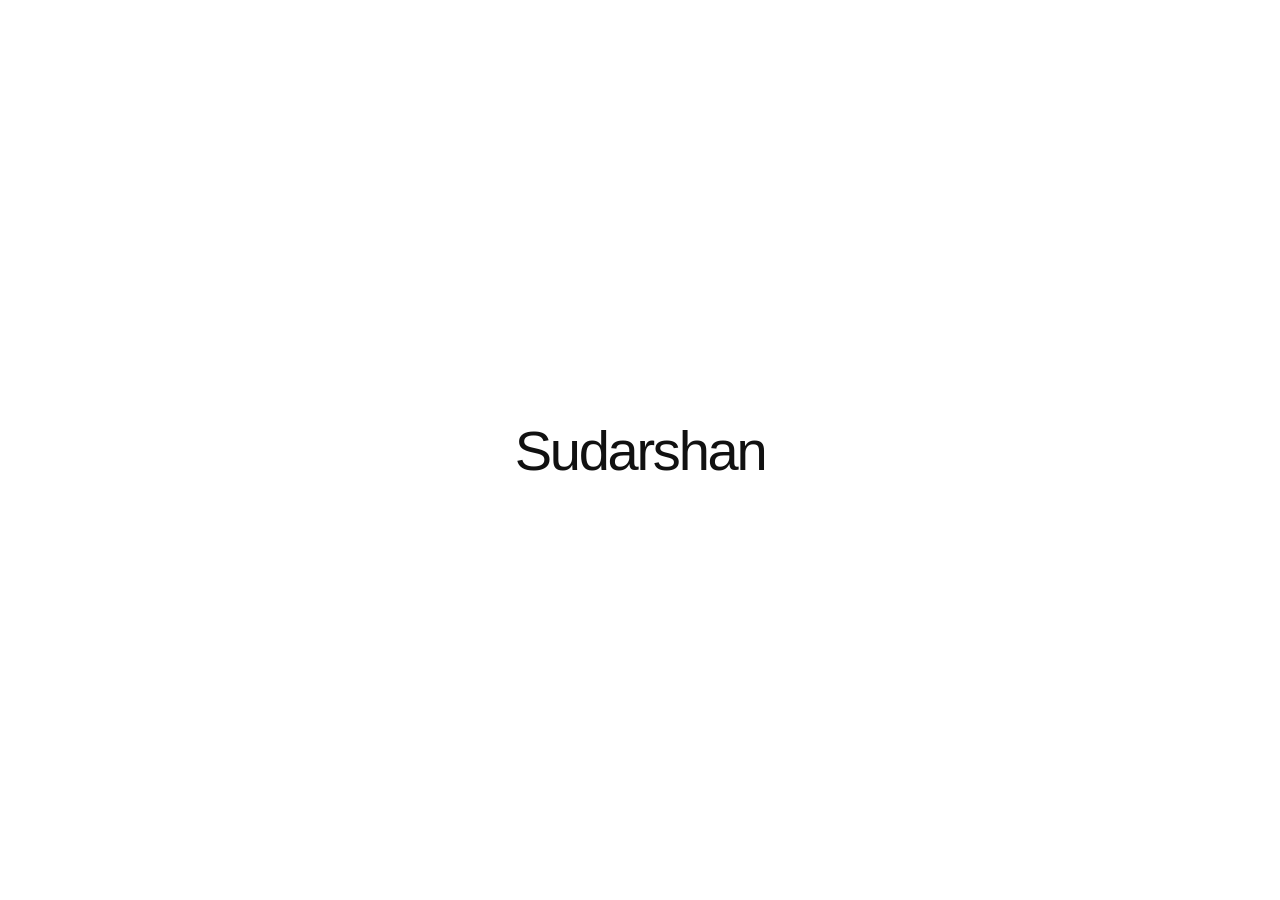
==== commit d3be7b07: "Correct homepage name to Sudarshan" ====
--- a/index.html
+++ b/index.html
@@ -5,7 +5,7 @@
   <meta name="viewport" content="width=device-width, initial-scale=1">
   <meta name="robots" content="noindex,nofollow">
   <meta name="theme-color" content="#ffffff">
-  <title>Sudershan</title>
+  <title>Sudarshan</title>
   <style>
     * { box-sizing: border-box; }
     html, body { min-height: 100%; }
@@ -27,8 +27,8 @@
   </style>
 </head>
 <body>
-  <main aria-label="Sudershan homepage">
-    <h1>Sudershan</h1>
+  <main aria-label="Sudarshan homepage">
+    <h1>Sudarshan</h1>
   </main>
 </body>
 </html>
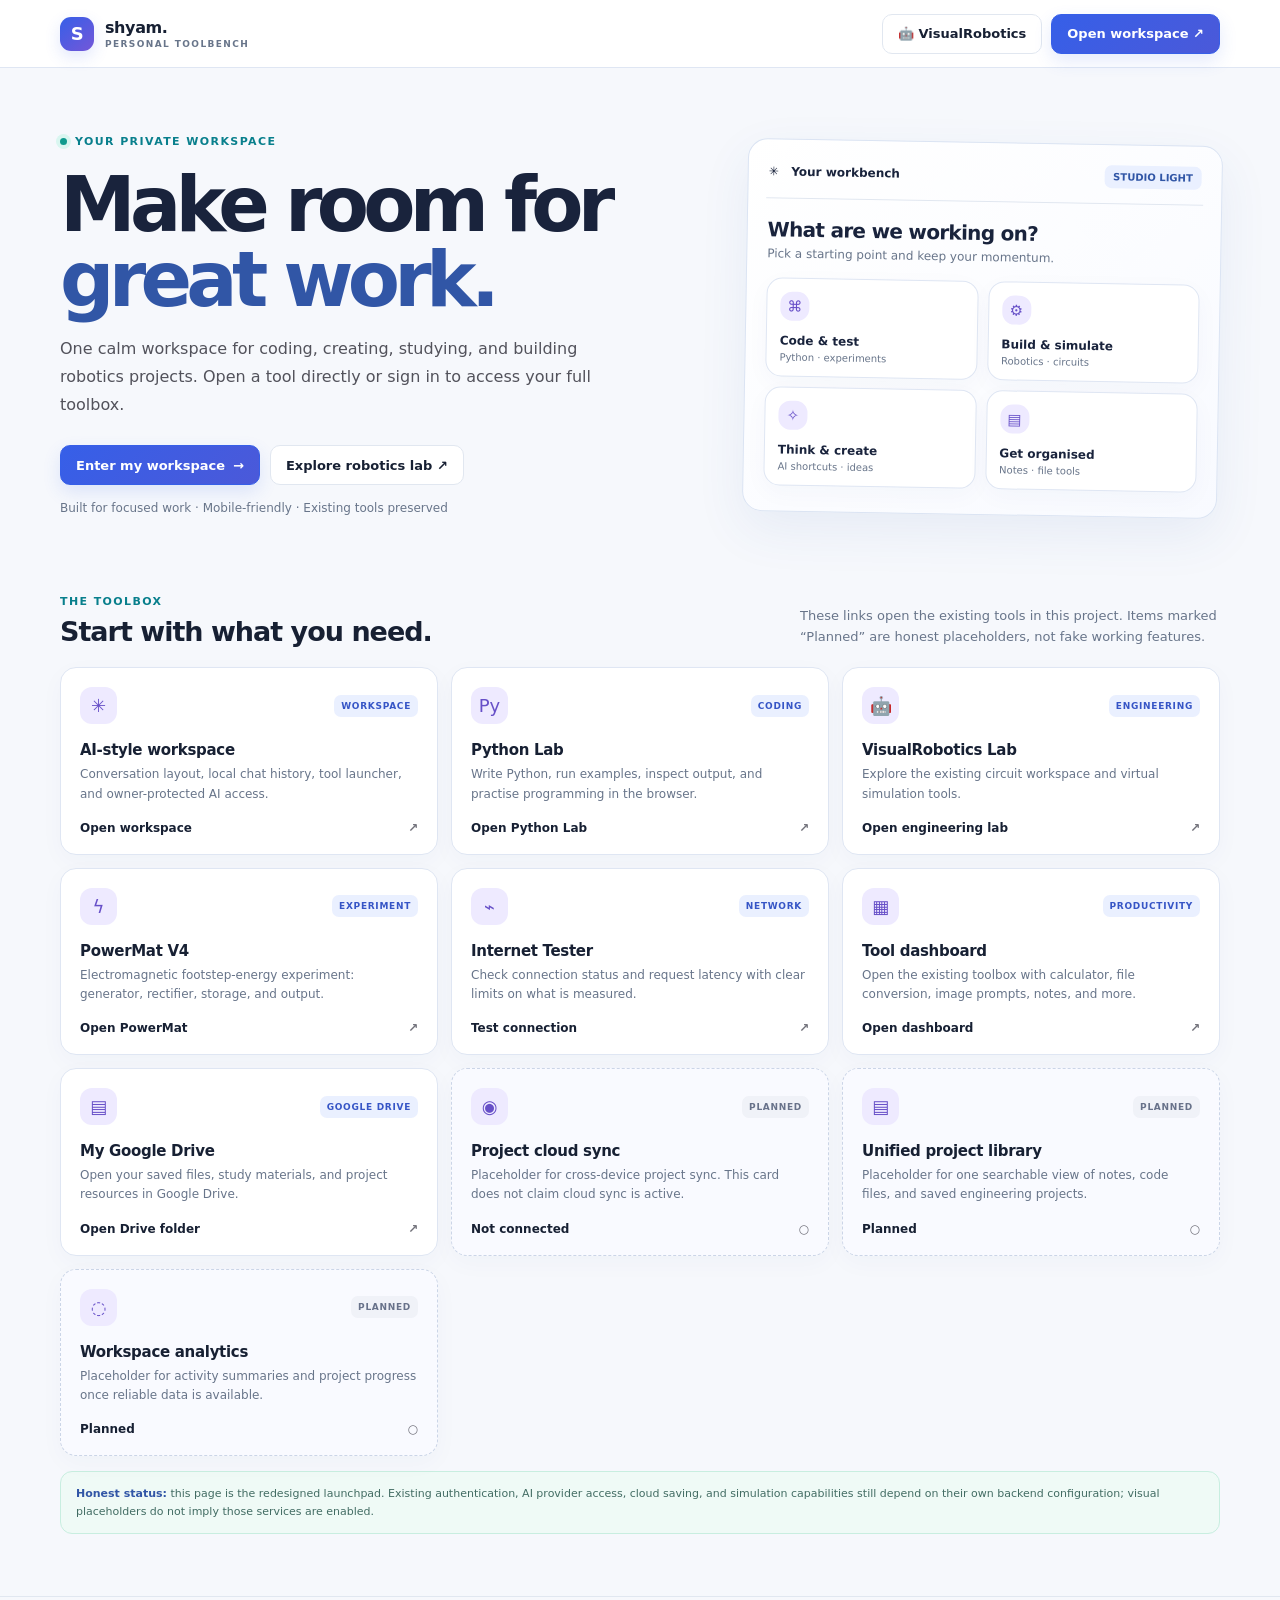
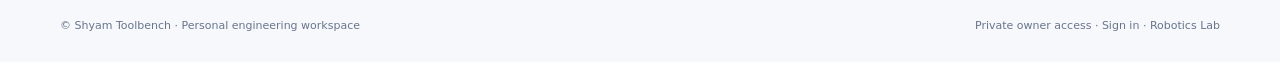
==== commit 28671699: "Add Google Drive folder shortcut to homepage" ====
--- a/index.html
+++ b/index.html
@@ -1,34 +1,45 @@
 <!doctype html>
 <html lang="en">
 <head>
-  <meta charset="utf-8">
-  <meta name="viewport" content="width=device-width, initial-scale=1">
-  <meta name="robots" content="noindex,nofollow">
-  <meta name="theme-color" content="#ffffff">
-  <title>Sudarshan</title>
-  <style>
-    * { box-sizing: border-box; }
-    html, body { min-height: 100%; }
-    body {
-      margin: 0;
-      min-height: 100vh;
-      display: grid;
-      place-items: center;
-      background: #fff;
-      color: #111;
-      font-family: Arial, Helvetica, sans-serif;
-    }
-    h1 {
-      margin: 0;
-      font-size: clamp(2rem, 6vw, 3.5rem);
-      font-weight: 500;
-      letter-spacing: -0.04em;
-    }
-  </style>
+<meta charset="utf-8">
+<meta name="viewport" content="width=device-width,initial-scale=1">
+<meta name="robots" content="noindex,nofollow">
+<meta name="theme-color" content="#fafafa">
+<meta name="description" content="Shyam's private personal toolbox for AI, Python, productivity, and robotics engineering.">
+<title>Shyam Toolbench — Personal workspace</title>
+<link rel="stylesheet" href="/premium-ui.css">
+<style>
+:root{color-scheme:light;--bg:#f6f8fc;--panel:#fff;--ink:#172033;--muted:#68758a;--line:#e1e7f0;--soft:#edf2fa;--dark:#3156a6;--accent:#3156a6;--accent-soft:#eaf0ff;--teal:#0f766e;--lavender:#f1edff}
+*{box-sizing:border-box}html{scroll-behavior:smooth}body{margin:0;background:var(--bg);color:var(--ink);font-family:Inter,ui-sans-serif,system-ui,-apple-system,BlinkMacSystemFont,"Segoe UI",sans-serif;min-height:100vh}
+a{color:inherit;text-decoration:none}button,a{-webkit-tap-highlight-color:transparent}.shell{width:min(1160px,calc(100% - 36px));margin:auto}
+.top{height:68px;border-bottom:1px solid var(--line);background:#fffffff0;backdrop-filter:blur(16px);position:sticky;top:0;z-index:10}.top-inner{height:100%;display:flex;align-items:center;justify-content:space-between;gap:20px}.brand{display:flex;align-items:center;gap:11px;font-weight:750;letter-spacing:-.4px}.brand-mark{width:34px;height:34px;display:grid;place-items:center;border-radius:11px;background:linear-gradient(145deg,#3156a6,#587bd0);color:white;font-size:18px;box-shadow:0 5px 14px #3156a626}.brand small{display:block;font-size:9px;color:var(--muted);letter-spacing:1.4px;margin-top:2px}.top-actions{display:flex;align-items:center;gap:9px}.btn{display:inline-flex;align-items:center;justify-content:center;gap:8px;min-height:40px;padding:0 15px;border:1px solid var(--line);border-radius:10px;background:white;color:var(--ink);font-weight:650;font-size:13px;cursor:pointer}.btn.primary{background:linear-gradient(135deg,#3156a6,#4169bd);border-color:#3156a6;color:white;box-shadow:0 5px 14px #3156a622}.btn:hover{border-color:#a1a1aa;transform:translateY(-1px)}.hero{padding:62px 0 35px;display:grid;grid-template-columns:minmax(0,1.15fr) minmax(280px,.85fr);align-items:center;gap:42px}.eyebrow{display:inline-flex;align-items:center;gap:8px;color:#52525b;font-size:11px;letter-spacing:1.4px;font-weight:800;text-transform:uppercase}.live-dot{width:7px;height:7px;background:#0f9b8e;border-radius:50%;box-shadow:0 0 0 4px #d9f6f0}.hero h1{font-size:clamp(42px,7vw,76px);line-height:.99;letter-spacing:-.075em;margin:18px 0 18px;font-weight:750;max-width:720px}.hero h1 span{color:#3156a6}.lead{max-width:540px;color:#52525b;font-size:16px;line-height:1.75;margin:0}.hero-actions{display:flex;gap:10px;flex-wrap:wrap;margin-top:26px}.hero-note{font-size:12px;color:var(--muted);margin-top:16px}.preview{border:1px solid #dbe4f3;border-radius:20px;background:linear-gradient(145deg,#fff,#f8faff);box-shadow:0 18px 50px #3156a614;padding:18px;transform:rotate(1deg)}.preview-top{display:flex;align-items:center;justify-content:space-between;padding:2px 2px 15px;border-bottom:1px solid var(--line);font-size:12px;font-weight:750}.pill{background:#f4f4f5;color:#52525b;padding:6px 9px;border-radius:7px;font-size:10px;font-weight:700}.preview-main{padding:19px 2px 7px}.preview-main h3{margin:0 0 5px;font-size:20px;letter-spacing:-.7px}.preview-main p{margin:0;color:var(--muted);font-size:12px}.preview-grid{display:grid;grid-template-columns:1fr 1fr;gap:10px;margin-top:17px}.mini{border:1px solid var(--line);border-radius:12px;padding:13px;background:#fff}.mini-icon{width:29px;height:29px;display:grid;place-items:center;background:#eaf0ff;color:#3156a6;border-radius:9px;margin-bottom:13px;font-size:15px}.mini strong{font-size:12px;display:block}.mini small{font-size:10px;color:var(--muted);display:block;margin-top:4px}.section{padding:28px 0 62px}.section-head{display:flex;align-items:end;justify-content:space-between;gap:20px;margin-bottom:20px}.section-head h2{font-size:27px;letter-spacing:-1px;margin:7px 0 0}.section-head p{font-size:13px;color:var(--muted);max-width:420px;line-height:1.6;margin:0}.tool-grid{display:grid;grid-template-columns:repeat(3,minmax(0,1fr));gap:13px}.tool{background:var(--panel);border:1px solid var(--line);border-radius:15px;padding:19px;min-height:174px;display:flex;flex-direction:column;transition:transform .16s,border-color .16s,box-shadow .16s}.tool:hover{transform:translateY(-3px);border-color:#b4c6eb;box-shadow:0 12px 30px #3156a610}.tool-top{display:flex;align-items:center;justify-content:space-between;gap:10px}.tool-icon{width:37px;height:37px;border-radius:11px;background:#eaf0ff;color:#3156a6;display:grid;place-items:center;font-size:18px}.tag{font-size:9px;font-weight:800;letter-spacing:.7px;color:#3156a6;background:#edf2ff;border-radius:6px;padding:6px 7px}.tool h3{font-size:15px;letter-spacing:-.3px;margin:17px 0 6px}.tool p{font-size:12px;color:var(--muted);line-height:1.6;margin:0}.tool-foot{margin-top:auto;padding-top:17px;font-size:12px;font-weight:700;display:flex;justify-content:space-between;align-items:center}.tool-foot span{color:#71717a}.tool.disabled{background:#fbfcff;border-style:dashed}.tool.disabled:hover{transform:none;box-shadow:none;border-color:#d4d4d8}.notice{margin-top:15px;padding:13px 15px;border:1px solid var(--line);border-radius:12px;background:#fff;color:#71717a;font-size:11px;line-height:1.6}.bottom{border-top:1px solid var(--line);padding:22px 0 30px;color:var(--muted);font-size:11px}.bottom-inner{display:flex;justify-content:space-between;gap:14px;flex-wrap:wrap}.kbd{font:inherit;background:#f4f4f5;border:1px solid #e4e4e7;padding:3px 6px;border-radius:5px;color:#52525b}
+@media(max-width:850px){.hero{grid-template-columns:1fr;gap:28px;padding-top:42px}.preview{transform:none;max-width:560px}.tool-grid{grid-template-columns:repeat(2,minmax(0,1fr))}.section-head{align-items:start;flex-direction:column}.section-head p{max-width:600px}}
+@media(max-width:540px){.shell{width:min(100% - 24px,1160px)}.top{height:60px}.brand-mark{width:31px;height:31px}.top-actions .btn{min-height:36px;padding:0 10px;font-size:12px}.hero{padding:35px 0 22px;gap:25px}.hero h1{font-size:48px}.lead{font-size:14px}.hero-actions .btn{flex:1}.preview{padding:13px}.tool-grid{grid-template-columns:1fr;gap:10px}.tool{min-height:145px;padding:16px}.section{padding-bottom:40px}.section-head h2{font-size:24px}.bottom-inner{flex-direction:column}}
+.section-head .eyebrow{color:#0f766e}.preview-top .pill{background:#eaf0ff;color:#3156a6}.notice{background:#f8fbff;border-color:#dbe7f7;color:#68758a}.notice strong{color:#3156a6}.tool:nth-child(3n+2) .tool-icon{background:#e2f6f1;color:#0f766e}.tool:nth-child(3n) .tool-icon{background:#f1edff;color:#6d4acb}.tool:nth-child(3n+2) .tag{background:#e6f7f3;color:#0f766e}.tool:nth-child(3n) .tag{background:#f1edff;color:#6d4acb}\n@media(prefers-reduced-motion:reduce){*,*::before,*::after{scroll-behavior:auto!important;transition:none!important}}
+</style>
 </head>
 <body>
-  <main aria-label="Sudarshan homepage">
-    <h1>Sudarshan</h1>
-  </main>
-</body>
-</html>
+<header class="top"><div class="shell top-inner"><a class="brand" href="/" aria-label="Shyam Toolbench home"><span class="brand-mark">S</span><span>shyam.<small>PERSONAL TOOLBENCH</small></span></a><div class="top-actions"><a class="btn" href="/visualrobotics-lab.html">🤖 VisualRobotics</a><a class="btn primary" href="/login.html">Open workspace ↗</a></div></div></header>
+<main>
+<section class="shell hero">
+<div><div class="eyebrow"><span class="live-dot"></span> YOUR PRIVATE WORKSPACE</div><h1>Make room for<br><span>great work.</span></h1><p class="lead">One calm workspace for coding, creating, studying, and building robotics projects. Open a tool directly or sign in to access your full toolbox.</p><div class="hero-actions"><a class="btn primary" href="/login.html">Enter my workspace <span>→</span></a><a class="btn" href="/visualrobotics-lab.html">Explore robotics lab ↗</a></div><p class="hero-note">Built for focused work · Mobile-friendly · Existing tools preserved</p></div>
+<div class="preview" aria-label="Workspace preview"><div class="preview-top"><span>✳ &nbsp; Your workbench</span><span class="pill">STUDIO LIGHT</span></div><div class="preview-main"><h3>What are we working on?</h3><p>Pick a starting point and keep your momentum.</p><div class="preview-grid"><div class="mini"><span class="mini-icon">⌘</span><strong>Code & test</strong><small>Python · experiments</small></div><div class="mini"><span class="mini-icon">⚙</span><strong>Build & simulate</strong><small>Robotics · circuits</small></div><div class="mini"><span class="mini-icon">✧</span><strong>Think & create</strong><small>AI shortcuts · ideas</small></div><div class="mini"><span class="mini-icon">▤</span><strong>Get organised</strong><small>Notes · file tools</small></div></div></div></div>
+</section>
+<section class="shell section" id="tools"><div class="section-head"><div><div class="eyebrow">THE TOOLBOX</div><h2>Start with what you need.</h2></div><p>These links open the existing tools in this project. Items marked “Planned” are honest placeholders, not fake working features.</p></div>
+<div class="tool-grid">
+<a class="tool" href="/login.html"><div class="tool-top"><span class="tool-icon">✳</span><span class="tag">WORKSPACE</span></div><h3>AI-style workspace</h3><p>Conversation layout, local chat history, tool launcher, and owner-protected AI access.</p><div class="tool-foot">Open workspace <span>↗</span></div></a>
+<a class="tool" href="/python.html"><div class="tool-top"><span class="tool-icon">Py</span><span class="tag">CODING</span></div><h3>Python Lab</h3><p>Write Python, run examples, inspect output, and practise programming in the browser.</p><div class="tool-foot">Open Python Lab <span>↗</span></div></a>
+<a class="tool" href="/visualrobotics-lab.html"><div class="tool-top"><span class="tool-icon">🤖</span><span class="tag">ENGINEERING</span></div><h3>VisualRobotics Lab</h3><p>Explore the existing circuit workspace and virtual simulation tools.</p><div class="tool-foot">Open engineering lab <span>↗</span></div></a>
+<a class="tool" href="/powermat-v4.html"><div class="tool-top"><span class="tool-icon">ϟ</span><span class="tag">EXPERIMENT</span></div><h3>PowerMat V4</h3><p>Electromagnetic footstep-energy experiment: generator, rectifier, storage, and output.</p><div class="tool-foot">Open PowerMat <span>↗</span></div></a>
+<a class="tool" href="/internet-tester.html"><div class="tool-top"><span class="tool-icon">⌁</span><span class="tag">NETWORK</span></div><h3>Internet Tester</h3><p>Check connection status and request latency with clear limits on what is measured.</p><div class="tool-foot">Test connection <span>↗</span></div></a>
+<a class="tool" href="/dashboard.html"><div class="tool-top"><span class="tool-icon">▦</span><span class="tag">PRODUCTIVITY</span></div><h3>Tool dashboard</h3><p>Open the existing toolbox with calculator, file conversion, image prompts, notes, and more.</p><div class="tool-foot">Open dashboard <span>↗</span></div></a>
+<a class="tool" href="https://drive.google.com/drive/folders/10LZM0gtGH4587m56U8kLajScW3ecJXZF?usp=drive_link" target="_blank" rel="noopener noreferrer"><div class="tool-top"><span class="tool-icon">▤</span><span class="tag">GOOGLE DRIVE</span></div><h3>My Google Drive</h3><p>Open your saved files, study materials, and project resources in Google Drive.</p><div class="tool-foot">Open Drive folder <span>↗</span></div></a>
+<div class="tool disabled"><div class="tool-top"><span class="tool-icon">◉</span><span class="tag">PLANNED</span></div><h3>Project cloud sync</h3><p>Placeholder for cross-device project sync. This card does not claim cloud sync is active.</p><div class="tool-foot">Not connected <span>○</span></div></div>
+<div class="tool disabled"><div class="tool-top"><span class="tool-icon">▤</span><span class="tag">PLANNED</span></div><h3>Unified project library</h3><p>Placeholder for one searchable view of notes, code files, and saved engineering projects.</p><div class="tool-foot">Planned <span>○</span></div></div>
+<div class="tool disabled"><div class="tool-top"><span class="tool-icon">◌</span><span class="tag">PLANNED</span></div><h3>Workspace analytics</h3><p>Placeholder for activity summaries and project progress once reliable data is available.</p><div class="tool-foot">Planned <span>○</span></div></div>
+</div>
+<div class="notice"><strong>Honest status:</strong> this page is the redesigned launchpad. Existing authentication, AI provider access, cloud saving, and simulation capabilities still depend on their own backend configuration; visual placeholders do not imply those services are enabled.</div>
+</section>
+</main>
+<footer class="bottom"><div class="shell bottom-inner"><span>© Shyam Toolbench · Personal engineering workspace</span><span>Private owner access · <a href="/login.html">Sign in</a> · <a href="/visualrobotics-lab.html">Robotics Lab</a></span></div></footer>
+</body></html>
--- a/premium-ui.css
+++ b/premium-ui.css
@@ -0,0 +1,410 @@
+/* Shyam Personal Toolbox — unified light workspace */
+:root{
+  --ws-bg:#f4f4f5;--ws-panel:#fff;--ws-text:#18181b;--ws-muted:#71717a;
+  --ws-line:#e4e4e7;--ws-accent:#18181b;--ws-accent-soft:#f4f4f5;
+  --ws-sidebar:#f4f4f5;--ws-shadow:0 8px 28px rgba(24,24,27,.045);
+  --ink:#18181b;--muted:#71717a;--line:#e4e4e7;--purple:#27272a;
+  --purple-dark:#18181b;--lavender:#f4f4f5;--pale:#fafafa;
+  --radius:14px;--shadow:0 8px 28px rgba(24,24,27,.045);
+}
+html{scroll-behavior:smooth}
+body{font-family:ui-sans-serif,system-ui,-apple-system,BlinkMacSystemFont,"Segoe UI",sans-serif;-webkit-font-smoothing:antialiased}
+button,a,input,textarea,select{transition:background-color .15s,border-color .15s,color .15s,box-shadow .15s}
+button:focus-visible,a:focus-visible,input:focus-visible,textarea:focus-visible,select:focus-visible{outline:2px solid #a1a1aa;outline-offset:2px}
+.ws-app{grid-template-columns:260px minmax(0,1fr);background:var(--ws-bg)}
+.ws-sidebar{background:#f4f4f5;border-color:#e4e4e7}
+.ws-main,.ws-content,.ws-workspace{min-width:0}
+.ws-sidebar button,.ws-sidebar a{border-radius:9px}
+.ws-sidebar button:hover,.ws-sidebar a:hover{background:#e4e4e7}
+.ws-sidebar .active,.ws-sidebar [aria-current="page"]{background:#e4e4e7;color:#18181b}
+.ws-main{background:#fafafa}
+.ws-topbar,.ws-header{background:rgba(250,250,250,.92);border-color:#e4e4e7}
+.ws-panel,.tool-card,.calc-shell,.result-box,.drop-zone{border:1px solid #e4e4e7;border-radius:14px;box-shadow:none}
+.ws-app button,.ws-app input,.ws-app textarea,.ws-app select{border-radius:9px}
+.ws-app button.primary,.ws-app .btn-primary{background:#18181b;color:white;border-color:#18181b}
+.ws-app button.primary:hover,.ws-app .btn-primary:hover{background:#3f3f46}
+@media(max-width:760px){
+  .ws-app{grid-template-columns:minmax(0,1fr)}
+  .ws-sidebar{z-index:100}
+  .ws-main{min-width:0;width:100%}
+  .ws-app button,.ws-app a{min-height:40px}
+  .ws-app input,.ws-app textarea,.ws-app select{font-size:16px;max-width:100%}
+}
+/* Consistent engineering surfaces; preserve circuit-specific SVG/canvas behavior. */
+.lab-shell,.lab-workspace,.lab-sidebar,.lab-inspector,.sim-dock{border-color:#e4e4e7!important;box-shadow:none!important}
+body:has(.lab-shell),body:has(.sim3d-stage){background:#f4f4f5!important;color:#18181b}
+body:has(.lab-shell) .top,body:has(.lab-shell) .hero,body:has(.lab-shell) .card{border-color:#e4e4e7!important;border-radius:12px!important;box-shadow:none!important}
+body:has(.lab-shell) button{border-radius:9px}
+body:has(.lab-shell) button.primary{background:#18181b!important;border-color:#18181b!important;color:#fff!important}
+@media(max-width:700px){body:has(.lab-shell) .wrap{padding:10px}body:has(.lab-shell) .hero{align-items:flex-start}}
+
+/* Public entry and owner login receive the same restrained Studio Light finish. */
+body:has(.home){background:#fafafa!important;color:#18181b!important}
+body:has(.home) .home{width:min(100% - 32px,760px);padding:clamp(28px,6vw,64px);border:1px solid #e4e4e7;border-radius:24px;background:rgba(255,255,255,.92);box-shadow:0 24px 80px rgba(24,24,27,.06)}
+body:has(.home) .home h1{color:#18181b;letter-spacing:-.065em}
+body:has(.home) .home p{color:#71717a}
+body:has(.home) .home .link{background:#18181b;color:#fff;border:1px solid #18181b;box-shadow:none;border-radius:10px}
+body:has(.home) .home .link.secondary{background:#fff;color:#27272a;border-color:#e4e4e7}
+body:has(.home) .home .link:hover{background:#3f3f46;transform:translateY(-1px)}
+body:has(form#login){background:#f4f4f5!important;color:#18181b!important}
+body:has(form#login) .card{border:1px solid #e4e4e7;border-radius:18px;box-shadow:0 18px 60px rgba(24,24,27,.07);padding:clamp(22px,5vw,32px)}
+body:has(form#login) .mark{background:#18181b;border-radius:12px}
+body:has(form#login) .eyebrow{color:#71717a}
+body:has(form#login) h1{color:#18181b}
+body:has(form#login) p,body:has(form#login) footer{color:#71717a}
+body:has(form#login) input{border-color:#d4d4d8;border-radius:9px}
+body:has(form#login) input:focus{border-color:#71717a;box-shadow:0 0 0 3px #e4e4e7}
+body:has(form#login) button{background:#18181b;border-radius:9px}
+body:has(form#login) button:hover{background:#3f3f46}
+body:has(form#login) a{color:#3f3f46}
+@media(max-width:520px){
+  body:has(.home) .home{width:calc(100% - 24px);padding:28px 18px;border-radius:18px}
+  body:has(.home) .home .links{flex-direction:column}
+  body:has(.home) .home .link{width:100%}
+}
+
+
+/* Studio Light v2 — intentional hierarchy across chat, coding and engineering tools */
+:root{
+  --studio-bg:#fafafa;--studio-sidebar:#f4f4f5;--studio-surface:#fff;
+  --studio-text:#18181b;--studio-muted:#71717a;--studio-border:#e4e4e7;
+  --studio-hover:#f4f4f5;--studio-active:#e4e4e7;--studio-radius:14px;
+}
+::selection{background:#d4d4d8;color:#18181b}
+body{color:var(--studio-text)}
+/* Main workspace / chat */
+.ws-app{grid-template-columns:260px minmax(0,1fr)!important;background:#fafafa!important;background-image:none!important;color:#18181b}
+.ws-sidebar{background:#f4f4f5!important;border-right:1px solid #e4e4e7!important;padding:14px 10px 12px!important;gap:10px!important}
+.ws-brand{padding:4px 8px 12px!important;font-family:ui-sans-serif,system-ui,sans-serif!important;font-size:14px!important;letter-spacing:-.3px!important}
+.ws-mark{width:30px!important;height:30px!important;border-radius:9px!important;background:#18181b!important;box-shadow:none!important}
+.ws-new{background:#fff!important;border:1px solid #e4e4e7!important;border-radius:11px!important;box-shadow:none!important;font-size:13px!important}
+.ws-command-open{background:transparent!important;border-color:#e4e4e7!important;border-radius:10px!important;color:#71717a!important}
+.ws-nav-btn{border-radius:9px!important;padding:10px 11px!important;font-size:13px!important;font-weight:550!important;color:#52525b!important}
+.ws-nav-btn.active{background:#e4e4e7!important;color:#18181b!important;box-shadow:none!important}
+.ws-nav-btn:hover,.ws-history-item:hover,.ws-side-bottom button:hover{background:#e4e4e7!important}
+.ws-history-item{border-radius:8px!important;font-size:12px!important}
+.ws-history-item.selected{background:#e4e4e7!important}
+.ws-sidebar-label{color:#71717a!important;letter-spacing:.07em!important}
+.ws-avatar{background:#e4e4e7!important;color:#27272a!important}
+.ws-main{background:#fafafa!important}
+.ws-topbar{height:58px!important;padding:0 22px!important;background:#fafafa!important;border-bottom:1px solid #e4e4e7!important;backdrop-filter:none!important}
+.ws-model{font-family:ui-sans-serif,system-ui,sans-serif!important;font-weight:650!important;color:#27272a}
+.ws-model small{background:#f4f4f5!important;color:#71717a!important;font-weight:500!important}
+.ws-icon-btn{border-radius:9px!important;color:#52525b!important}
+.ws-chat-scroll{padding:32px 20px 20px!important}
+.ws-orb{width:46px!important;height:46px!important;border-radius:14px!important;background:#e4e4e7!important;color:#27272a!important;box-shadow:none!important}
+.ws-welcome h1{font-size:clamp(27px,4vw,36px)!important;font-weight:650!important;letter-spacing:-1.25px!important;color:#18181b!important}
+.ws-welcome p{color:#71717a!important;line-height:1.75!important}
+.ws-suggestions{gap:10px!important}
+.ws-suggestion{border:1px solid #e4e4e7!important;border-radius:13px!important;padding:14px!important;background:#fff!important;box-shadow:none!important}
+.ws-suggestion:hover{transform:translateY(-1px)!important;border-color:#a1a1aa!important;box-shadow:0 5px 16px #18181b08!important}
+.ws-s-icon{background:#f4f4f5!important;color:#3f3f46!important;border-radius:9px!important}
+.ws-suggestion strong{font-size:13px!important;color:#27272a}
+.ws-suggestion small{color:#71717a!important}
+.ws-message.user .ws-msg-content{background:#f4f4f5!important;color:#27272a;border-radius:17px 17px 5px 17px!important}
+.ws-msg-avatar{background:#e4e4e7!important;color:#27272a!important;border-radius:9px!important}
+.ws-composer-wrap{background:linear-gradient(0deg,#fafafa 80%,transparent)!important;padding:12px 20px 16px!important}
+.ws-composer-box{border:1px solid #d4d4d8!important;border-radius:18px!important;box-shadow:0 3px 12px #18181b08!important;padding:11px 12px 9px!important}
+.ws-composer-box:focus-within{border-color:#a1a1aa!important;box-shadow:0 0 0 3px #e4e4e7!important}
+.ws-composer{color:#18181b!important;font-family:ui-sans-serif,system-ui,sans-serif!important}
+.ws-composer-tool{border-radius:8px!important;color:#52525b!important}
+.ws-send{background:#18181b!important;border-radius:10px!important;box-shadow:none!important}
+.ws-send:hover{background:#3f3f46!important}
+.ws-disclaimer{color:#71717a!important}
+.ws-tool-view{background:#fafafa!important}
+.ws-tool-head h2{font-family:ui-sans-serif,system-ui,sans-serif!important;font-size:25px!important;letter-spacing:-.8px!important}
+.ws-tool-head p{color:#71717a!important}
+.ws-tool-grid .tool-card{border:1px solid #e4e4e7!important;border-radius:14px!important;background:#fff!important;box-shadow:none!important}
+.ws-tool-grid .tool-card:hover{border-color:#a1a1aa!important;box-shadow:0 6px 20px #18181b08!important}
+.ws-tool-grid .tool-heading h3{font-family:ui-sans-serif,system-ui,sans-serif!important;font-weight:650!important;color:#18181b}
+.ws-tool-grid .tool-heading p,.ws-tool-grid .tool-hint{color:#71717a!important}
+.ws-tool-grid .text-input,.ws-tool-grid .text-area,.ws-tool-grid input,.ws-tool-grid textarea,.ws-tool-grid select{background:#fff!important;border-color:#d4d4d8!important;color:#18181b!important}
+.ws-tool-grid .btn.primary,.ws-tool-grid button.primary{background:#18181b!important;color:#fff!important;border-color:#18181b!important;box-shadow:none!important}
+.ws-command-overlay{background:#18181b66!important}
+.ws-command{border-color:#e4e4e7!important;border-radius:16px!important;box-shadow:0 24px 80px #18181b24!important}
+.ws-command-icon{background:#f4f4f5!important;color:#27272a!important}
+.ws-command-item:hover,.ws-command-item:focus-visible{background:#f4f4f5!important}
+.ws-planner-card{background:#fff!important}
+.ws-planner-icon{background:#f4f4f5!important;color:#27272a!important}
+.ws-planner-track span{background:#52525b!important}
+body.ws-dark .ws-app{background:#18181b!important;color:#f4f4f5}
+body.ws-dark .ws-sidebar{background:#202024!important;border-color:#3f3f46!important}
+body.ws-dark .ws-main,body.ws-dark .ws-topbar,body.ws-dark .ws-tool-view{background:#18181b!important;border-color:#3f3f46!important}
+body.ws-dark .ws-new,body.ws-dark .ws-suggestion,body.ws-dark .ws-composer-box,body.ws-dark .ws-tool-grid .tool-card{background:#202024!important;border-color:#3f3f46!important;color:#f4f4f5!important}
+body.ws-dark .ws-welcome h1,body.ws-dark .ws-model,body.ws-dark .ws-tool-grid .tool-heading h3{color:#f4f4f5!important}
+body.ws-dark .ws-message.user .ws-msg-content,body.ws-dark .ws-nav-btn.active{background:#3f3f46!important;color:#fafafa!important}
+body.ws-dark .ws-composer{color:#fafafa!important}
+body.ws-dark .ws-composer-wrap{background:linear-gradient(0deg,#18181b 80%,transparent)!important}
+/* Desktop sidebar collapse */
+.ws-collapse-btn{display:grid;place-items:center;width:32px;height:32px;border:1px solid transparent;border-radius:9px;background:transparent;color:#52525b;cursor:pointer;font-size:17px}
+.ws-collapse-btn:hover{background:#e4e4e7}
+.ws-app.sidebar-collapsed{grid-template-columns:68px minmax(0,1fr)!important}
+.ws-app.sidebar-collapsed .ws-sidebar{padding:14px 8px 12px!important;align-items:stretch}
+.ws-app.sidebar-collapsed .ws-brand{justify-content:center;padding:4px 0 12px!important}
+.ws-app.sidebar-collapsed .ws-brand>span:last-child,
+.ws-app.sidebar-collapsed .ws-new{font-size:0!important;justify-content:center;gap:0;padding:11px 0!important}
+.ws-app.sidebar-collapsed .ws-new .ws-nav-icon{font-size:18px}
+.ws-app.sidebar-collapsed .ws-command-open{justify-content:center;padding:8px 0;font-size:0}
+.ws-app.sidebar-collapsed .ws-command-open>span:first-child{font-size:20px}
+.ws-app.sidebar-collapsed .ws-command-open>span:nth-child(2),.ws-app.sidebar-collapsed .ws-command-open kbd,
+.ws-app.sidebar-collapsed .ws-sidebar-label,.ws-app.sidebar-collapsed .ws-history,
+.ws-app.sidebar-collapsed .ws-side-bottom button,.ws-app.sidebar-collapsed .ws-profile{display:none!important}
+.ws-app.sidebar-collapsed .ws-nav-btn{justify-content:center;padding:11px 0!important;font-size:0!important;gap:0}
+.ws-app.sidebar-collapsed .ws-nav-icon{font-size:18px!important;width:auto!important}
+.ws-app.sidebar-collapsed .ws-collapse-btn{margin:0 auto}
+.ws-app.sidebar-collapsed .ws-mobile-menu{display:none}
+@media(max-width:760px){
+ .ws-app{grid-template-columns:minmax(0,1fr)!important}
+ .ws-sidebar{position:absolute;inset:0 auto 0 0;width:min(286px,86vw);transform:translateX(-102%);transition:transform .18s ease;box-shadow:none}
+ .ws-app.sidebar-open .ws-sidebar{transform:translateX(0);box-shadow:16px 0 40px #18181b1a}
+ .ws-mobile-menu{display:grid!important}
+ .ws-collapse-btn{display:none!important}
+ .ws-chat-scroll{padding:22px 12px 14px!important}
+ .ws-suggestions{grid-template-columns:1fr!important}
+ .ws-composer-wrap{padding:10px 10px max(12px,env(safe-area-inset-bottom))!important}
+ .ws-composer-tools{flex-wrap:wrap}
+ .ws-tool-view{padding:16px 12px 28px!important}
+ .ws-tool-grid{grid-template-columns:1fr!important}
+}
+@media(prefers-reduced-motion:reduce){*,*::before,*::after{scroll-behavior:auto!important;animation-duration:.01ms!important;transition-duration:.01ms!important}}
+/* Python workspace: editor and output are distinct, high-contrast work surfaces */
+body:has(#code){background:#fafafa!important;color:#18181b!important}
+body:has(#code) main{max-width:1440px!important;padding:18px clamp(12px,3vw,36px) 40px!important}
+body:has(#code) .top{padding:5px 0 12px;border-bottom:1px solid #e4e4e7}
+body:has(#code) .hero{background:#fff!important;border:1px solid #e4e4e7!important;border-radius:16px!important;padding:22px!important;box-shadow:none!important}
+body:has(#code) .eyebrow{color:#71717a!important}
+body:has(#code) h1{color:#18181b!important;letter-spacing:-1.2px!important}
+body:has(#code) .hero p{color:#71717a!important}
+body:has(#code) .grid{grid-template-columns:minmax(0,1.6fr) minmax(260px,.7fr)!important;gap:14px!important}
+body:has(#code) .card{border:1px solid #e4e4e7!important;border-radius:14px!important;box-shadow:none!important;padding:16px!important}
+body:has(#code) .card h2{color:#18181b!important}
+body:has(#code) .btn{border-radius:9px!important;border-color:#d4d4d8!important;color:#27272a!important}
+body:has(#code) .btn.primary{background:#18181b!important;border-color:#18181b!important;color:#fff!important}
+body:has(#code) #code,body:has(#code) #stdin{background:#fff!important;color:#18181b!important;border:1px solid #d4d4d8!important;border-radius:10px!important}
+body:has(#code) #code{min-height:clamp(280px,48vh,620px)!important;tab-size:4}
+body:has(#code) .output{background:#18181b!important;color:#fafafa!important;border:1px solid #27272a;border-radius:10px!important;min-height:150px}
+body:has(#code) .example{border-color:#e4e4e7!important;border-radius:10px!important}
+body:has(#code) .example:hover{background:#f4f4f5!important;border-color:#a1a1aa!important}
+body:has(#code) .tip{background:#f4f4f5!important;color:#52525b!important;border:1px solid #e4e4e7!important;border-radius:10px!important}
+@media(max-width:760px){body:has(#code) .grid{grid-template-columns:1fr!important}body:has(#code) #code{min-height:260px!important}body:has(#code) .bar{gap:8px}body:has(#code) .actions{width:100%}body:has(#code) .actions .btn{flex:1}}
+/* PowerMat: light engineering dashboard, with a restrained dark plotting surface */
+body:has(.matbox){background:#f4f4f5!important;color:#18181b!important;color-scheme:light}
+body:has(.matbox) header{background:#fff!important;border-color:#e4e4e7!important}
+body:has(.matbox) header a{color:#27272a!important}
+body:has(.matbox) .hero,body:has(.matbox) .panel{background:#fff!important;border:1px solid #e4e4e7!important;border-radius:14px!important;box-shadow:none!important;color:#18181b!important}
+body:has(.matbox) .muted,body:has(.matbox) .small,body:has(.matbox) .fine{color:#71717a!important}
+body:has(.matbox) .metric,body:has(.matbox) .matbox{background:#fafafa!important;border-color:#e4e4e7!important;color:#18181b!important}
+body:has(.matbox) .field,body:has(.matbox) .status,body:has(.matbox) th,body:has(.matbox) td{color:#52525b!important;border-color:#e4e4e7!important}
+body:has(.matbox) .field input[type=number],body:has(.matbox) td input{background:#fff!important;color:#18181b!important;border-color:#d4d4d8!important}
+body:has(.matbox) button{background:#fff!important;color:#27272a!important;border-color:#d4d4d8!important;border-radius:9px!important}
+body:has(.matbox) button.primary{background:#18181b!important;color:#fff!important;border-color:#18181b!important}
+body:has(.matbox) .note{background:#fffbeb!important;color:#92400e!important;border-color:#fde68a!important}
+body:has(.matbox) .chart{background:#18181b!important}
+body:has(.matbox) .pill,body:has(.matbox) .pass{color:#047857!important}
+@media(max-width:560px){body:has(.matbox) header{padding:12px!important}body:has(.matbox) header .row{width:100%}body:has(.matbox) header .row button{flex:1}body:has(.matbox) .metrics{grid-template-columns:repeat(2,minmax(0,1fr))}}
+
+/* Chat feedback states: visible waiting indicator and unmistakable errors */
+.ws-message.pending .ws-msg-content{display:flex;align-items:center;gap:9px;color:#71717a!important}
+.ws-message.pending .ws-msg-content::before{content:"";width:8px;height:8px;border-radius:50%;background:#71717a;box-shadow:12px 0 #a1a1aa,24px 0 #d4d4d8;display:inline-block;margin-right:22px;animation:studio-pulse 1.1s ease-in-out infinite}
+.ws-message.error .ws-msg-content{padding:10px 12px!important;border:1px solid #fecaca;border-radius:10px;background:#fef2f2;color:#991b1b!important;white-space:pre-wrap}
+@keyframes studio-pulse{0%,100%{opacity:.45;transform:translateY(0)}50%{opacity:1;transform:translateY(-2px)}}
+body.ws-dark .ws-message.error .ws-msg-content{background:#3b2024;border-color:#7f1d1d;color:#fecaca!important}
+@media(prefers-reduced-motion:reduce){.ws-message.pending .ws-msg-content::before{animation:none}}
+
+
+/* Appended Toolbench Refresh: served through the existing public stylesheet path. */
+/* Toolbench Refresh — expressive, accessible colour with honest feature states */
+:root{
+  --refresh-bg:#f5f7ff;--refresh-ink:#19233c;--refresh-muted:#66728b;
+  --refresh-line:#dfe6f3;--refresh-blue:#365fe8;--refresh-blue-dark:#2548bd;
+  --refresh-teal:#087f8c;--refresh-lilac:#eeeaff;--refresh-mint:#e2f8ef;
+  --refresh-amber:#fff3d9;--refresh-pink:#ffedf1;--refresh-card:#fff;
+}
+body{background:var(--refresh-bg);color:var(--refresh-ink)}
+::selection{background:#dbe5ff;color:#19233c}
+a:focus-visible,button:focus-visible,input:focus-visible,textarea:focus-visible,select:focus-visible{outline:3px solid #7e9bff!important;outline-offset:3px!important}
+.topbar,.top,.ws-topbar{background:rgba(255,255,255,.94)!important;border-color:var(--refresh-line)!important}
+.brand-mark,.ws-mark{background:linear-gradient(140deg,#365fe8,#7457d8)!important;color:#fff!important;box-shadow:0 6px 16px #365fe826!important}
+.btn.primary,.primary,.ws-app button.primary,.ws-app .btn-primary{background:linear-gradient(135deg,#365fe8,#4b59d9)!important;border-color:#365fe8!important;color:#fff!important;box-shadow:0 7px 18px #365fe822!important}
+.btn.primary:hover,.primary:hover,.ws-app button.primary:hover{background:var(--refresh-blue-dark)!important}
+.eyebrow,.section-heading .eyebrow{color:var(--refresh-teal)!important}
+.gradient,.personal-greeting .gradient{background:linear-gradient(100deg,#365fe8 0%,#7658d7 55%,#078d91 100%);-webkit-background-clip:text;background-clip:text;color:transparent}
+.personal-home,.hero{color:var(--refresh-ink)}
+.personal-home{padding-top:clamp(32px,6vw,64px)!important}
+.personal-greeting{gap:22px}
+.personal-greeting h1{letter-spacing:-.065em}
+.date-chip{background:#fff!important;border:1px solid var(--refresh-line)!important;border-radius:15px!important;box-shadow:0 8px 25px #293f7310!important}
+.date-symbol{background:var(--refresh-lilac)!important;color:#6b4ed4!important}
+.quick-launch{border:1px solid var(--refresh-line)!important;border-radius:20px!important;background:linear-gradient(135deg,#fff 0%,#f3f6ff 100%)!important;box-shadow:0 12px 32px #293f730a!important}
+.quick-title span{color:var(--refresh-teal)!important}
+.ai-card,.tool-card,.tool,.mini,.ws-panel,.ws-tool-grid .tool-card{background:var(--refresh-card)!important;border:1px solid var(--refresh-line)!important;border-radius:16px!important;box-shadow:0 7px 24px #263e7008!important}
+.ai-card:hover,.tool-card:hover,.tool:hover,.ws-tool-grid .tool-card:hover{border-color:#a9bdf8!important;box-shadow:0 14px 30px #365fe817!important}
+.ai-logo,.tool-icon,.mini-icon,.ws-s-icon{background:var(--refresh-lilac)!important;color:#6750c8!important;border-radius:12px!important}
+.ai-card.gemini .ai-logo,.ai-card.youtube .ai-logo{background:var(--refresh-mint)!important;color:#087f70!important}
+.tool-card:nth-child(3n+2) .tool-icon{background:var(--refresh-mint)!important;color:#087f70!important}
+.tool-card:nth-child(3n) .tool-icon{background:var(--refresh-amber)!important;color:#9a6300!important}
+.tool-index,.tag{background:#eaf0ff!important;color:#3655c6!important;border-radius:7px!important}
+.tool-hint,.future-note{color:var(--refresh-muted)!important;line-height:1.7}
+.text-input,.text-area,input,textarea,select{border-color:#d6dfef!important;background:#fff!important;color:var(--refresh-ink)!important;border-radius:11px!important}
+.text-input:focus,.text-area:focus,input:focus,textarea:focus,select:focus{border-color:#7895f5!important;box-shadow:0 0 0 3px #e9efff!important}
+textarea::placeholder,input::placeholder{color:#8b96ad!important;opacity:1}
+.calc-shell,.result-box,.drop-zone,.image-prompt-preview{background:#f8faff!important;border-color:var(--refresh-line)!important;border-radius:15px!important}
+.key{background:#fff!important;border-color:var(--refresh-line)!important;color:var(--refresh-ink)!important}
+.key.operator{background:#eaf0ff!important;color:#3655c6!important}
+.key.equals{background:#365fe8!important;color:#fff!important}
+.section-heading h2,.tool-heading h3,.ws-tool-head h2{color:var(--refresh-ink)!important}
+.ai-section{background:#eef3ff!important}
+.tools-section{background:transparent}
+.future-note span{color:var(--refresh-teal)!important}
+.notice,.tool-hint{border-radius:10px}
+.notice{background:#effaf6!important;border-color:#c8eee0!important;color:#426c63!important}
+.tool.disabled{background:#f9faff!important;border-style:dashed!important;border-color:#cbd5e7!important}
+.tool.disabled .tag{background:#f0f2f8!important;color:#68728a!important}
+body:has(form#login){background:radial-gradient(ellipse at 10% 10%,#e4eaff,transparent 45%),radial-gradient(ellipse at 90% 85%,#dff8ef,transparent 38%),#f5f7ff!important;color:var(--refresh-ink)!important}
+body:has(form#login) .card{border-color:var(--refresh-line)!important;box-shadow:0 24px 75px #263e7014!important}
+body:has(form#login) .mark{background:linear-gradient(140deg,#365fe8,#7457d8)!important}
+body:has(form#login) .eyebrow{color:var(--refresh-teal)!important}
+body:has(form#login) button{background:linear-gradient(135deg,#365fe8,#4b59d9)!important}
+.ws-app{background:var(--refresh-bg)!important}
+.ws-sidebar{background:#eef2fb!important;border-color:var(--refresh-line)!important}
+.ws-sidebar button:hover,.ws-sidebar a:hover,.ws-nav-btn:hover,.ws-history-item:hover{background:#e0e8fa!important}
+.ws-sidebar .active,.ws-nav-btn.active,.ws-history-item.selected{background:#dce6ff!important;color:#2548bd!important}
+.ws-main,.ws-tool-view{background:#f8faff!important}
+.ws-welcome h1{color:var(--refresh-ink)!important}
+.ws-suggestion{background:#fff!important;border-color:var(--refresh-line)!important}
+.ws-suggestion:hover{border-color:#a9bdf8!important}
+.ws-composer-box{border-color:#ccd8ed!important;background:#fff!important}
+.ws-composer-box:focus-within{border-color:#7895f5!important;box-shadow:0 0 0 3px #e9efff!important}
+.ws-send{background:linear-gradient(135deg,#365fe8,#4b59d9)!important}
+@media(max-width:760px){
+ .personal-home{padding-top:28px!important}
+ .quick-launch{padding:16px!important}
+ .ai-grid,.tools-layout{grid-template-columns:minmax(0,1fr)!important}
+ .topbar .nav-links{background:#fff!important;border-color:var(--refresh-line)!important}
+ .tool-card{min-width:0}
+}
+@media(prefers-reduced-motion:reduce){*,*::before,*::after{transition:none!important;scroll-behavior:auto!important}}
+
+
+/* Cross-device compatibility layer — phones, tablets, desktops, TVs and interactive panels.
+   Additive by design: keeps existing page layouts and tool behavior intact. */
+:root { -webkit-text-size-adjust: 100%; text-size-adjust: 100%; }
+html { min-width: 0; width: 100%; scroll-padding-top: 76px; }
+body { min-width: 0; max-width: 100%; overflow-x: clip; }
+img, video, canvas, svg, iframe { max-width: 100%; }
+img, video { height: auto; }
+button, input, select, textarea { font: inherit; }
+button, [role="button"], a, input, select, textarea, summary {
+  touch-action: manipulation;
+}
+input, textarea, select { max-width: 100%; }
+pre, code, pre *, .code, .output, .console { overflow-wrap: anywhere; }
+table { max-width: 100%; }
+:where(main, section, article, aside, header, footer, nav, div, form) { min-width: 0; }
+:where(.shell, .wrap, .container, .page, .content, main) {
+  width: min(100% - 32px, 1440px);
+  margin-inline: auto;
+}
+:where(.grid, .tool-grid, .cards, .metrics, .stats, .layout, .workspace-grid) > * {
+  min-width: 0;
+}
+:where(.tool, .tool-card, .card, .panel, .ws-panel, .mini, .metric) {
+  overflow-wrap: anywhere;
+}
+:where(button, .btn, a.button, input[type="button"], input[type="submit"]) {
+  min-height: 42px;
+}
+:where(input, select, textarea) { font-size: max(16px, 1em); }
+:where(textarea) { resize: vertical; }
+:where(.table-wrap, .table-responsive, .overflow-x, .code-wrap) {
+  max-width: 100%; overflow-x: auto; overscroll-behavior-x: contain;
+}
+:where(.hero, .section-head, .top-inner, .bottom-inner, .row, .toolbar) {
+  flex-wrap: wrap;
+}
+:where(.hero, .grid, .tool-grid, .metrics, .stats, .layout) {
+  grid-template-columns: repeat(auto-fit, minmax(min(100%, 250px), 1fr));
+}
+:where(.ws-app, .lab-shell, .lab-workspace, .sim-dock) {
+  max-width: 100%; min-height: 0;
+}
+:where(.ws-main, .ws-content, .ws-workspace, .ws-chat-scroll, .ws-tool-view) {
+  min-width: 0; max-width: 100%;
+}
+:where(.ws-chat-scroll, main, .page-content) {
+  overscroll-behavior-y: contain;
+}
+:focus-visible { scroll-margin-block: 90px; }
+@media (max-width: 900px) {
+  :where(.shell, .wrap, .container, .page, .content, main) {
+    width: min(100% - 28px, 1440px);
+  }
+  :where(.hero, .workspace, .main-grid, .layout, .grid) {
+    grid-template-columns: minmax(0, 1fr) !important;
+  }
+  :where(.section-head, .top-inner, .toolbar) { gap: 12px; }
+  :where(.table-wrap, .table-responsive) { overflow-x: auto; }
+  :where(.lab-shell, .lab-workspace) { max-width: 100%; overflow-x: auto; }
+}
+@media (max-width: 600px) {
+  html { scroll-padding-top: 64px; }
+  :where(.shell, .wrap, .container, .page, .content, main) {
+    width: calc(100% - 24px);
+  }
+  :where(.top-inner, .top-actions, .hero-actions, .actions, .toolbar) {
+    gap: 8px;
+  }
+  :where(.top-actions, .hero-actions, .actions) > .btn {
+    max-width: 100%;
+  }
+  :where(.hero h1, h1) { overflow-wrap: anywhere; }
+  :where(.tool-grid, .cards, .metrics, .stats) {
+    grid-template-columns: minmax(0, 1fr) !important;
+  }
+  :where(.ws-topbar) { padding-inline: 10px !important; }
+  :where(.ws-composer, .ws-composer-box) { max-width: 100%; }
+  :where(.ws-composer) { font-size: 16px !important; }
+  :where(.lab-sidebar, .lab-inspector, .sim-dock) { max-width: 100%; }
+  :where(.metrics) { grid-template-columns: repeat(2, minmax(0, 1fr)) !important; }
+  :where(.bottom-inner) { align-items: flex-start; }
+}
+@media (max-width: 380px) {
+  :where(.shell, .wrap, .container, .page, .content, main) {
+    width: calc(100% - 18px);
+  }
+  :where(.top-actions .btn) { padding-inline: 8px; font-size: 12px; }
+  :where(.card, .panel, .tool, .tool-card) { padding: 12px !important; }
+  :where(.metrics) { grid-template-columns: minmax(0, 1fr) !important; }
+}
+@media (min-width: 1400px) {
+  body { font-size: 17px; }
+  :where(.shell, .wrap, .container, .page, .content) { max-width: 1600px; }
+  :where(button, .btn, a.button) { min-height: 46px; }
+}
+@media (min-width: 1800px) {
+  body { font-size: 18px; }
+  :where(.hero h1, h1) { max-width: 1100px; }
+}
+@media (hover: none), (pointer: coarse) {
+  :where(button, a, [role="button"], input[type="checkbox"], input[type="radio"]) {
+    -webkit-tap-highlight-color: transparent;
+  }
+  :where(button, .btn, a.button) { min-height: 44px; }
+}
+@media (orientation: landscape) and (max-height: 500px) {
+  :where(.hero) { padding-block: 18px !important; }
+  :where(.ws-chat-scroll) { padding-top: 12px !important; }
+}
+@media (prefers-reduced-motion: reduce) {
+  *, *::before, *::after {
+    animation-duration: .01ms !important;
+    animation-iteration-count: 1 !important;
+    scroll-behavior: auto !important;
+    transition-duration: .01ms !important;
+  }
+}
+@media (forced-colors: active) {
+  :where(button, a, input, textarea, select, .card, .panel) {
+    border: 1px solid ButtonText;
+  }
+}
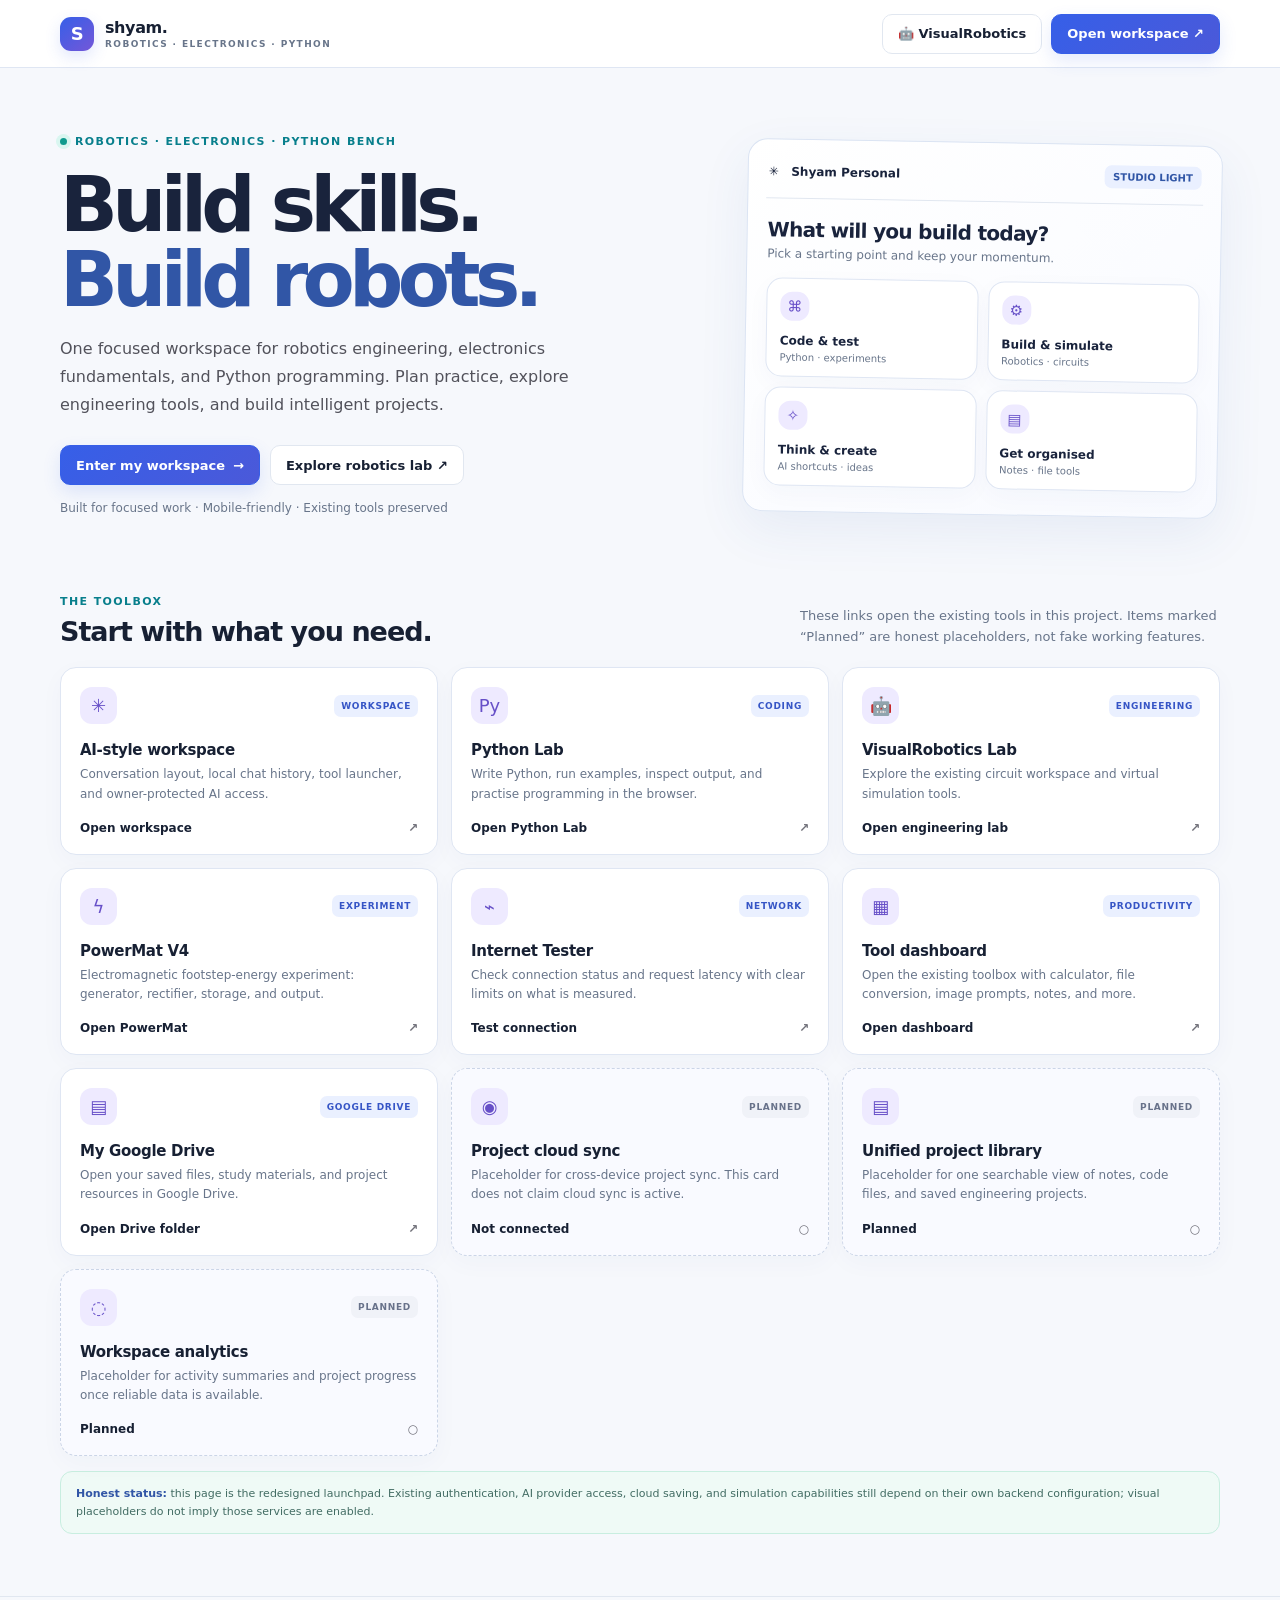
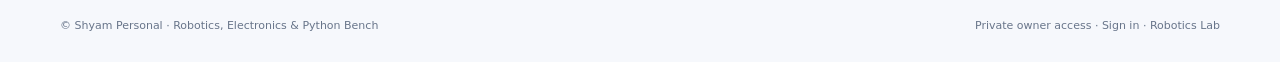
==== commit 825019dc: "Rebrand homepage as Robotics Electronics and Python Bench" ====
--- a/index.html
+++ b/index.html
@@ -5,8 +5,8 @@
 <meta name="viewport" content="width=device-width,initial-scale=1">
 <meta name="robots" content="noindex,nofollow">
 <meta name="theme-color" content="#fafafa">
-<meta name="description" content="Shyam's private personal toolbox for AI, Python, productivity, and robotics engineering.">
-<title>Shyam Toolbench — Personal workspace</title>
+<meta name="description" content="Shyam Personal — a focused robotics, electronics, and Python engineering bench.">
+<title>Shyam Personal — Robotics, Electronics &amp; Python Bench</title>
 <link rel="stylesheet" href="/premium-ui.css">
 <style>
 :root{color-scheme:light;--bg:#f6f8fc;--panel:#fff;--ink:#172033;--muted:#68758a;--line:#e1e7f0;--soft:#edf2fa;--dark:#3156a6;--accent:#3156a6;--accent-soft:#eaf0ff;--teal:#0f766e;--lavender:#f1edff}
@@ -19,11 +19,11 @@
 </style>
 </head>
 <body>
-<header class="top"><div class="shell top-inner"><a class="brand" href="/" aria-label="Shyam Toolbench home"><span class="brand-mark">S</span><span>shyam.<small>PERSONAL TOOLBENCH</small></span></a><div class="top-actions"><a class="btn" href="/visualrobotics-lab.html">🤖 VisualRobotics</a><a class="btn primary" href="/login.html">Open workspace ↗</a></div></div></header>
+<header class="top"><div class="shell top-inner"><a class="brand" href="/" aria-label="Shyam Personal home"><span class="brand-mark">S</span><span>shyam.<small>ROBOTICS · ELECTRONICS · PYTHON</small></span></a><div class="top-actions"><a class="btn" href="/visualrobotics-lab.html">🤖 VisualRobotics</a><a class="btn primary" href="/login.html">Open workspace ↗</a></div></div></header>
 <main>
 <section class="shell hero">
-<div><div class="eyebrow"><span class="live-dot"></span> YOUR PRIVATE WORKSPACE</div><h1>Make room for<br><span>great work.</span></h1><p class="lead">One calm workspace for coding, creating, studying, and building robotics projects. Open a tool directly or sign in to access your full toolbox.</p><div class="hero-actions"><a class="btn primary" href="/login.html">Enter my workspace <span>→</span></a><a class="btn" href="/visualrobotics-lab.html">Explore robotics lab ↗</a></div><p class="hero-note">Built for focused work · Mobile-friendly · Existing tools preserved</p></div>
-<div class="preview" aria-label="Workspace preview"><div class="preview-top"><span>✳ &nbsp; Your workbench</span><span class="pill">STUDIO LIGHT</span></div><div class="preview-main"><h3>What are we working on?</h3><p>Pick a starting point and keep your momentum.</p><div class="preview-grid"><div class="mini"><span class="mini-icon">⌘</span><strong>Code & test</strong><small>Python · experiments</small></div><div class="mini"><span class="mini-icon">⚙</span><strong>Build & simulate</strong><small>Robotics · circuits</small></div><div class="mini"><span class="mini-icon">✧</span><strong>Think & create</strong><small>AI shortcuts · ideas</small></div><div class="mini"><span class="mini-icon">▤</span><strong>Get organised</strong><small>Notes · file tools</small></div></div></div></div>
+<div><div class="eyebrow"><span class="live-dot"></span> ROBOTICS · ELECTRONICS · PYTHON BENCH</div><h1>Build skills.<br><span>Build robots.</span></h1><p class="lead">One focused workspace for robotics engineering, electronics fundamentals, and Python programming. Plan practice, explore engineering tools, and build intelligent projects.</p><div class="hero-actions"><a class="btn primary" href="/login.html">Enter my workspace <span>→</span></a><a class="btn" href="/visualrobotics-lab.html">Explore robotics lab ↗</a></div><p class="hero-note">Built for focused work · Mobile-friendly · Existing tools preserved</p></div>
+<div class="preview" aria-label="Workspace preview"><div class="preview-top"><span>✳ &nbsp; Shyam Personal</span><span class="pill">STUDIO LIGHT</span></div><div class="preview-main"><h3>What will you build today?</h3><p>Pick a starting point and keep your momentum.</p><div class="preview-grid"><div class="mini"><span class="mini-icon">⌘</span><strong>Code & test</strong><small>Python · experiments</small></div><div class="mini"><span class="mini-icon">⚙</span><strong>Build & simulate</strong><small>Robotics · circuits</small></div><div class="mini"><span class="mini-icon">✧</span><strong>Think & create</strong><small>AI shortcuts · ideas</small></div><div class="mini"><span class="mini-icon">▤</span><strong>Get organised</strong><small>Notes · file tools</small></div></div></div></div>
 </section>
 <section class="shell section" id="tools"><div class="section-head"><div><div class="eyebrow">THE TOOLBOX</div><h2>Start with what you need.</h2></div><p>These links open the existing tools in this project. Items marked “Planned” are honest placeholders, not fake working features.</p></div>
 <div class="tool-grid">
@@ -33,7 +33,7 @@
 <a class="tool" href="/powermat-v4.html"><div class="tool-top"><span class="tool-icon">ϟ</span><span class="tag">EXPERIMENT</span></div><h3>PowerMat V4</h3><p>Electromagnetic footstep-energy experiment: generator, rectifier, storage, and output.</p><div class="tool-foot">Open PowerMat <span>↗</span></div></a>
 <a class="tool" href="/internet-tester.html"><div class="tool-top"><span class="tool-icon">⌁</span><span class="tag">NETWORK</span></div><h3>Internet Tester</h3><p>Check connection status and request latency with clear limits on what is measured.</p><div class="tool-foot">Test connection <span>↗</span></div></a>
 <a class="tool" href="/dashboard.html"><div class="tool-top"><span class="tool-icon">▦</span><span class="tag">PRODUCTIVITY</span></div><h3>Tool dashboard</h3><p>Open the existing toolbox with calculator, file conversion, image prompts, notes, and more.</p><div class="tool-foot">Open dashboard <span>↗</span></div></a>
-<a class="tool" href="https://drive.google.com/drive/folders/10LZM0gtGH4587m56U8kLajScW3ecJXZF?usp=drive_link" target="_blank" rel="noopener noreferrer"><div class="tool-top"><span class="tool-icon">▤</span><span class="tag">GOOGLE DRIVE</span></div><h3>My Google Drive</h3><p>Open your saved files, study materials, and project resources in Google Drive.</p><div class="tool-foot">Open Drive folder <span>↗</span></div></a>
+<a class="tool" href="https://drive.google.com/drive/folders/13ODUAxMzUOBvBtChc61tbu8bRAvQfiEd?usp=drive_link" target="_blank" rel="noopener noreferrer"><div class="tool-top"><span class="tool-icon">▤</span><span class="tag">GOOGLE DRIVE</span></div><h3>My Google Drive</h3><p>Open your saved files, study materials, and project resources in Google Drive.</p><div class="tool-foot">Open Drive folder <span>↗</span></div></a>
 <div class="tool disabled"><div class="tool-top"><span class="tool-icon">◉</span><span class="tag">PLANNED</span></div><h3>Project cloud sync</h3><p>Placeholder for cross-device project sync. This card does not claim cloud sync is active.</p><div class="tool-foot">Not connected <span>○</span></div></div>
 <div class="tool disabled"><div class="tool-top"><span class="tool-icon">▤</span><span class="tag">PLANNED</span></div><h3>Unified project library</h3><p>Placeholder for one searchable view of notes, code files, and saved engineering projects.</p><div class="tool-foot">Planned <span>○</span></div></div>
 <div class="tool disabled"><div class="tool-top"><span class="tool-icon">◌</span><span class="tag">PLANNED</span></div><h3>Workspace analytics</h3><p>Placeholder for activity summaries and project progress once reliable data is available.</p><div class="tool-foot">Planned <span>○</span></div></div>
@@ -41,5 +41,5 @@
 <div class="notice"><strong>Honest status:</strong> this page is the redesigned launchpad. Existing authentication, AI provider access, cloud saving, and simulation capabilities still depend on their own backend configuration; visual placeholders do not imply those services are enabled.</div>
 </section>
 </main>
-<footer class="bottom"><div class="shell bottom-inner"><span>© Shyam Toolbench · Personal engineering workspace</span><span>Private owner access · <a href="/login.html">Sign in</a> · <a href="/visualrobotics-lab.html">Robotics Lab</a></span></div></footer>
+<footer class="bottom"><div class="shell bottom-inner"><span>© Shyam Personal · Robotics, Electronics & Python Bench</span><span>Private owner access · <a href="/login.html">Sign in</a> · <a href="/visualrobotics-lab.html">Robotics Lab</a></span></div></footer>
 </body></html>
